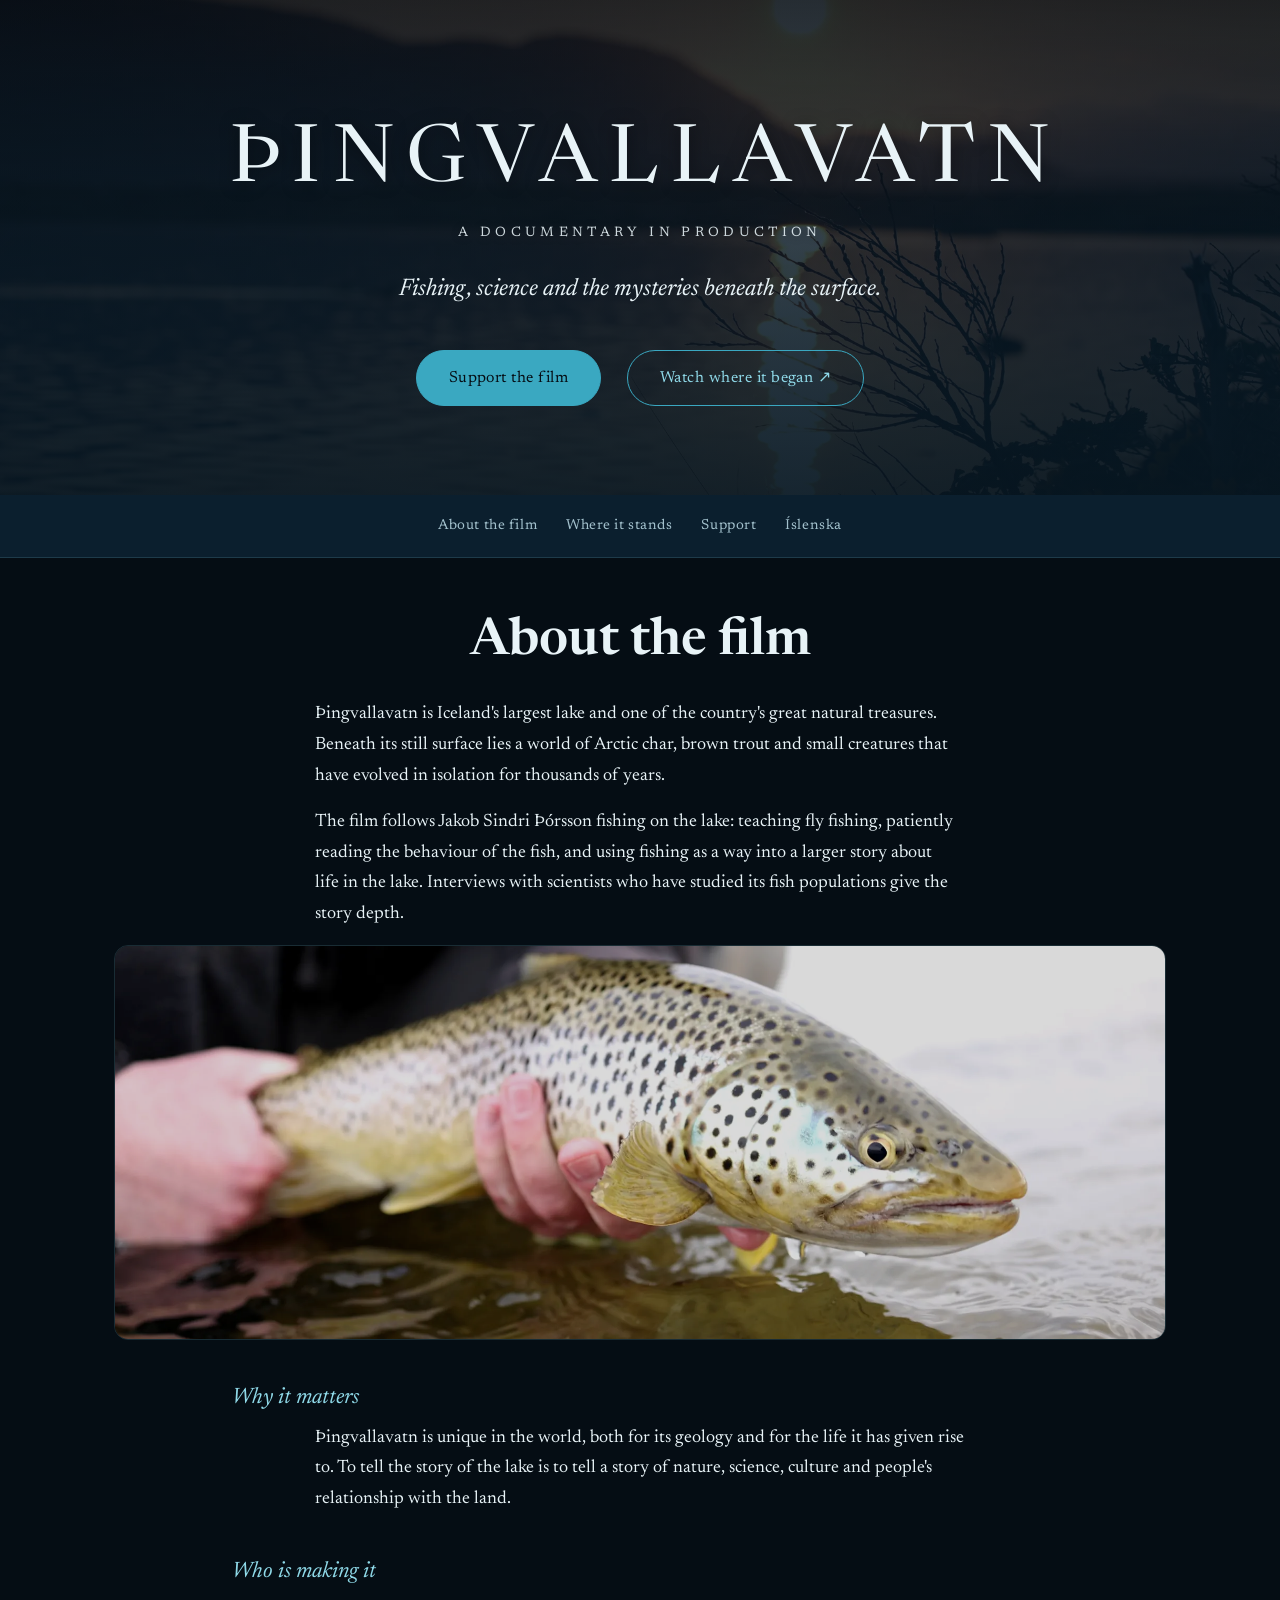
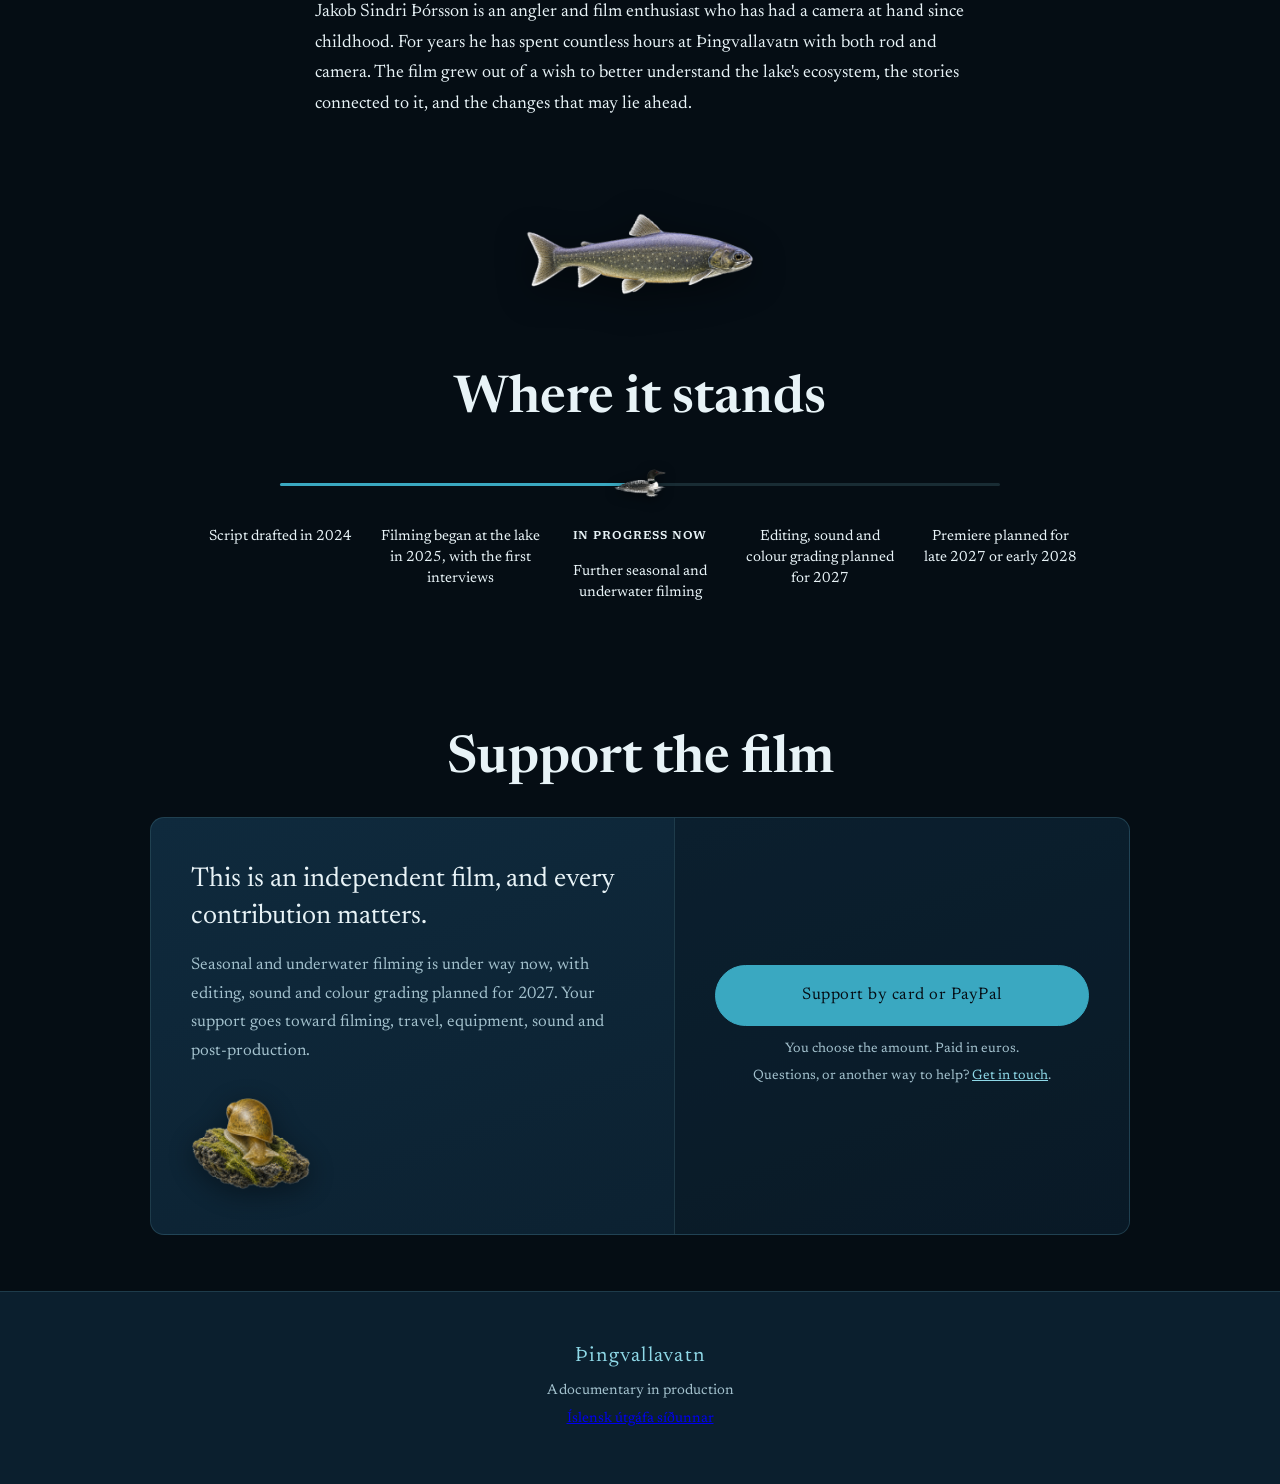
==== site/en/index.html @ c6ec1d27 "Ensk síða fyrir erlenda gesti og styrktaraðila (/en/) - Ný síða site/en/: um myndina, hver gerir han" ====
<!DOCTYPE html>
<html lang="en">
<head>
  <meta charset="UTF-8">
  <meta name="viewport" content="width=device-width, initial-scale=1.0">
  <meta name="referrer" content="strict-origin-when-cross-origin">
  <title>Þingvallavatn: a documentary in production</title>
  <meta name="description" content="An independent documentary about Þingvallavatn, Iceland's largest lake: fishing, science and the life beneath the surface. Support the film by card or PayPal.">

  <meta property="og:site_name" content="Þingvallavatn">
  <meta property="og:title" content="Þingvallavatn: a documentary in production">
  <meta property="og:description" content="Fishing, science and the mysteries beneath the surface of Iceland's largest lake.">
  <meta property="og:image" content="https://jakobsindri-lang.github.io/thingvallavatn-documentary/assets/images/web/og-forsida.jpg">
  <meta property="og:image:type" content="image/jpeg">
  <meta property="og:image:width" content="1200">
  <meta property="og:image:height" content="630">
  <meta property="og:url" content="https://jakobsindri-lang.github.io/thingvallavatn-documentary/en/">
  <meta property="og:type" content="website">
  <meta property="og:locale" content="en_GB">

  <meta name="twitter:card" content="summary_large_image">
  <meta name="twitter:title" content="Þingvallavatn: a documentary in production">
  <meta name="twitter:description" content="Fishing, science and the mysteries beneath the surface of Iceland's largest lake.">
  <meta name="twitter:image" content="https://jakobsindri-lang.github.io/thingvallavatn-documentary/assets/images/web/og-forsida.jpg">

  <link rel="alternate" hreflang="is" href="https://jakobsindri-lang.github.io/thingvallavatn-documentary/">
  <link rel="alternate" hreflang="en" href="https://jakobsindri-lang.github.io/thingvallavatn-documentary/en/">
  <link rel="icon" type="image/svg+xml" href="../assets/favicon.svg">
  <link rel="alternate icon" href="../assets/favicon.ico">
  <link rel="preconnect" href="https://fonts.googleapis.com">
  <link rel="preconnect" href="https://fonts.gstatic.com" crossorigin>
  <link rel="stylesheet" href="https://fonts.googleapis.com/css2?family=Newsreader:ital,opsz,wght@0,6..72,400;0,6..72,600;0,6..72,700;1,6..72,400&display=swap">
  <link rel="stylesheet" href="../style.css">
</head>
<body>
  <a class="skip-link" href="#about">Skip to content</a>

  <!-- A short English page for visitors from abroad: what the film is, where it stands, and how to support it.
       The Icelandic site is the full version; this page links back to it. -->
  <header class="hero hero-compact" id="hero">
    <div class="hero-content">
      <h1>Þingvallavatn</h1>
      <p class="hero-billing">A documentary in production</p>
      <p class="subtitle">Fishing, science and the mysteries beneath the surface.</p>
      <div class="hero-buttons">
        <a href="#support" class="button button-primary">Support the film</a>
        <a href="https://youtu.be/FMWEWH7FksA" class="button button-secondary" target="_blank" rel="noopener">Watch where it began ↗</a>
      </div>
    </div>
  </header>

  <nav class="site-nav">
    <a href="#about">About the film</a>
    <a href="#status">Where it stands</a>
    <a href="#support">Support</a>
    <a href="../" lang="is" hreflang="is" class="nav-crosslink">Íslenska</a>
  </nav>

  <main>
    <section class="section" id="about">
      <h2>About the film</h2>
      <p>
        Þingvallavatn is Iceland's largest lake and one of the country's great natural treasures.
        Beneath its still surface lies a world of Arctic char, brown trout and small creatures that
        have evolved in isolation for thousands of years.
      </p>
      <p>
        The film follows Jakob Sindri Þórsson fishing on the lake: teaching fly fishing, patiently
        reading the behaviour of the fish, and using fishing as a way into a larger story about life
        in the lake. Interviews with scientists who have studied its fish populations give the story depth.
      </p>

      <div class="section-banner">
        <picture>
          <source srcset="../assets/images/web/um-myndina-banner.webp" type="image/webp">
          <img src="../assets/images/web/um-myndina-banner.png" alt="Brown trout from Þingvallavatn" loading="lazy">
        </picture>
      </div>

      <h3 class="origin-heading">Why it matters</h3>
      <p class="origin-text">
        Þingvallavatn is unique in the world, both for its geology and for the life it has given rise to.
        To tell the story of the lake is to tell a story of nature, science, culture and people's
        relationship with the land.
      </p>

      <h3 class="origin-heading">Who is making it</h3>
      <p class="origin-text">
        Jakob Sindri Þórsson is an angler and film enthusiast who has had a camera at hand since childhood.
        For years he has spent countless hours at Þingvallavatn with both rod and camera. The film grew out
        of a wish to better understand the lake's ecosystem, the stories connected to it, and the changes
        that may lie ahead.
      </p>
    </section>

    <div class="section-divider" aria-hidden="true">
      <img src="../assets/illustrations/murta.png" alt="" width="540" height="198" loading="lazy">
    </div>

    <section class="section" id="status">
      <h2>Where it stands</h2>
      <ol class="progress-timeline">
        <li class="progress-step is-done">
          <p class="progress-status sr-only">Done:</p>
          <p class="progress-label">Script drafted in 2024</p>
        </li>
        <li class="progress-step is-done">
          <p class="progress-status sr-only">Done:</p>
          <p class="progress-label">Filming began at the lake in 2025, with the first interviews</p>
        </li>
        <li class="progress-step is-current">
          <img class="progress-current-icon" src="../assets/illustrations/himbrimi.png" alt="" aria-hidden="true" width="530" height="284" loading="lazy">
          <p class="progress-status">In progress now</p>
          <p class="progress-label">Further seasonal and underwater filming</p>
        </li>
        <li class="progress-step is-upcoming">
          <p class="progress-status sr-only">Coming up:</p>
          <p class="progress-label">Editing, sound and colour grading planned for 2027</p>
        </li>
        <li class="progress-step is-upcoming">
          <p class="progress-status sr-only">Coming up:</p>
          <p class="progress-label">Premiere planned for late 2027 or early 2028</p>
        </li>
      </ol>
    </section>

    <section class="section support-section" id="support">
      <h2>Support the film</h2>
      <div class="fund-panel">
        <div class="fund-why">
          <p class="fund-lead">This is an independent film, and every contribution matters.</p>
          <p class="fund-text">
            Seasonal and underwater filming is under way now, with editing, sound and colour grading
            planned for 2027. Your support goes toward filming, travel, equipment, sound and post-production.
          </p>
          <img class="fund-art" src="../assets/illustrations/vatnabobbi.png" alt="" width="520" height="400" aria-hidden="true" loading="lazy">
        </div>
        <div class="fund-how">
          <a href="https://www.paypal.com/ncp/payment/L2NRBYQLM6DH4" class="button button-primary fund-button" target="_blank" rel="noopener">
            Support by card or PayPal
          </a>
          <p class="fund-note">You choose the amount. Paid in euros.</p>
          <p class="fund-note">
            Questions, or another way to help?
            <a href="mailto:jakobsindri@gmail.com?subject=The%20%C3%9Eingvallavatn%20documentary">Get in touch</a>.
          </p>
        </div>
      </div>
    </section>
  </main>

  <footer class="site-footer">
    <div class="footer-frame">
      <div class="footer-content">
        <p class="footer-title">Þingvallavatn</p>
        <p>A documentary in production</p>
        <p><a href="../" lang="is" hreflang="is">Íslensk útgáfa síðunnar</a></p>
      </div>
    </div>
  </footer>
</body>
</html>
---- site/style.css ----
:root {
  --color-bg: #050d14;
  --color-bg-alt: #0b1f2e;
  --color-bg-card: #0f2a3d;
  --color-accent: #3aa8c1;
  --color-accent-light: #8fd9e8;
  --color-accent-soft: rgba(58, 168, 193, 0.15);
  --color-text: #e8f3f7;
  --color-text-muted: #a3c1cd;
  --color-warning: #d9665a;
  --color-warning-soft: rgba(217, 102, 90, 0.15);
  --max-width: 1100px;
  --radius: 14px;
  --border-soft: rgba(143, 217, 232, 0.15);
}

* {
  margin: 0;
  padding: 0;
  box-sizing: border-box;
}

html {
  scroll-behavior: smooth;
  -webkit-text-size-adjust: 100%;
  text-size-adjust: 100%;
}

body {
  font-family: 'Newsreader', Georgia, "Times New Roman", serif;
  font-optical-sizing: auto;
  background-color: var(--color-bg);
  color: var(--color-text);
  line-height: 1.65;
}

/* Fyrirsagnir brotna jafnt; meginmál forðast stök orð í síðustu línu */
h1, h2, h3 {
  text-wrap: balance;
}

p {
  text-wrap: pretty;
}

/* Tenglar á hluta (valmynd, „Fara beint í efni“) lenda fyrir neðan föstu valmyndina, ekki undir henni */
.section,
.video-embed {
  scroll-margin-top: 72px;
}

/* `hidden` á alltaf að fela, líka þegar klasi setur display: flex (t.d. dagahnappar veiðispár) */
[hidden] {
  display: none !important;
}

/* Hoppa yfir valmyndina með lyklaborði: falinn þar til hann fær fókus */
.skip-link {
  position: absolute;
  left: 1rem;
  top: 0;
  z-index: 100;
  padding: 0.7rem 1.1rem;
  background: var(--color-accent);
  color: var(--color-bg);
  border-radius: 0 0 8px 8px;
  text-decoration: none;
  transform: translateY(-110%);
  transition: transform 0.2s ease;
}

.skip-link:focus {
  transform: translateY(0);
  outline: 2px solid var(--color-text);
  outline-offset: 2px;
}

/* Hnappar erfa ekki letur sjálfkrafa — án þessa birtast þeir í kerfisletri */
button {
  font-family: inherit;
}

/* Hero */
.hero {
  position: relative;
  min-height: 100vh;
  display: flex;
  align-items: center;
  justify-content: center;
  text-align: center;
  background:
    linear-gradient(180deg, rgba(3, 9, 15, 0.8) 0%, rgba(10, 35, 52, 0.6) 45%, rgba(18, 58, 82, 0.7) 100%),
    url("assets/images/web/hero-sunset.webp");
  background-size: cover;
  background-position: center;
  background-repeat: no-repeat;
  overflow: hidden;
  padding: 6rem 1.5rem 4rem;
}
.hero-compact {
  min-height: 55vh;
}

/* Í síma á spáin að sjást sem fyrst: lægri hero á veiðisíðunni */
@media (max-width: 600px) {
  .hero.hero-compact {
    min-height: 34vh;
  }
}

.hero::after {
  content: "";
  position: absolute;
  inset: 0;
  background: linear-gradient(to bottom, rgba(4, 15, 24, 0.32) 0%, rgba(4, 15, 24, 0.78) 100%);
  z-index: 1;
  pointer-events: none;
}

.hero-video {
  position: absolute;
  inset: 0;
  width: 100%;
  height: 100%;
  object-fit: cover;
  object-position: center;
  z-index: 0;
}

@media (max-width: 480px) {
  .hero-video {
    object-position: 60% center;
  }
}

.hero-content {
  position: relative;
  z-index: 2;
  max-width: 900px;
  min-width: 0;
  margin: 0 auto;
}

/* Titill eins og á upphafsskilti kvikmyndar: hástafir, vítt bil, ljós texti, enginn ljómi.
   Skuggi með hliðrun heldur titlinum læsilegum yfir myndbandinu. */
/* Stærðin er valin svo ÞINGVALLAVATN (13 stafir með víðu bili, um 10,4em) komist í eina línu
   innan 900px reitsins á öllum breiddum. Aldrei brjóta orð í miðju: það gaf „ÞINGVALLAVAT / N“. */
.hero-content h1 {
  font-size: clamp(1.9rem, 6.2vw, 5rem);
  line-height: 1.05;
  text-transform: uppercase;
  letter-spacing: 0.16em;
  margin-right: -0.16em; /* vega upp bilið eftir síðasta staf svo titillinn sé sjónrænt miðjaður */
  font-weight: 400;
  color: var(--color-text);
  text-shadow: 0 2px 18px rgba(0, 0, 0, 0.45);
}

/* „Heimildamynd í þróun“ undir titlinum, eins og lína á kvikmyndaplakati */
.hero-billing {
  margin-top: 1.1rem;
  font-size: 0.85rem;
  text-transform: uppercase;
  letter-spacing: 0.32em;
  color: var(--color-text);
  opacity: 0.88;
  text-shadow: 0 1px 10px rgba(0, 0, 0, 0.5);
}

.hero-content .subtitle {
  margin-top: 1.6rem;
  font-size: clamp(1.1rem, 3vw, 1.5rem);
  color: var(--color-text);
  font-style: italic;
}

.hero-description {
  margin-top: 1.5rem;
  color: var(--color-text-muted);
  font-size: 1rem;
  max-width: 60ch;
  margin-left: auto;
  margin-right: auto;
}

.hero-buttons {
  margin-top: 2.5rem;
  display: flex;
  flex-wrap: wrap;
  align-items: center;
  justify-content: center;
  gap: 1rem 1.6rem;
}

.hero-lang {
  margin-top: 1.5rem;
}

/* Buttons */
.button {
  display: inline-block;
  padding: 0.85rem 2rem;
  border-radius: 999px;
  text-decoration: none;
  font-size: 1rem;
  letter-spacing: 0.03em;
  transition: background-color 0.3s ease, color 0.3s ease, border-color 0.3s ease;
  border: 1px solid transparent;
  cursor: pointer;
  font-family: inherit;
}

.button:focus-visible {
  outline: 2px solid var(--color-accent);
  outline-offset: 3px;
}

.button-primary {
  background-color: var(--color-accent);
  color: var(--color-bg);
  border-color: var(--color-accent);
}

.button-primary:hover {
  background-color: var(--color-accent-light);
  border-color: var(--color-accent-light);
}

/* Þriðja stigs hlekkur: minna áberandi en .button-secondary, t.d. "Fyrir veiðimenn" í hero */
.hero-link {
  display: inline-flex;
  align-items: center;
  gap: 0.3rem;
  color: var(--color-text);
  text-decoration: underline;
  text-underline-offset: 3px;
  text-decoration-color: var(--border-soft);
  font-size: 0.95rem;
  letter-spacing: 0.02em;
  transition: color 0.2s ease, text-decoration-color 0.2s ease;
}

.hero-link:hover {
  color: var(--color-accent-light);
  text-decoration-color: var(--color-accent-light);
}

.hero-link:focus-visible {
  outline: 2px solid var(--color-accent);
  outline-offset: 3px;
  border-radius: 2px;
}

.button-secondary {
  background-color: transparent;
  color: var(--color-accent-light);
  border-color: var(--color-accent);
}

.button-secondary:hover {
  background-color: var(--color-accent-soft);
  border-color: var(--color-accent-light);
}

/* Navigation */
.site-nav {
  display: flex;
  flex-wrap: wrap;
  justify-content: center;
  gap: 1.8rem;
  padding: 1.2rem 1rem;
  background-color: var(--color-bg-alt);
  position: sticky;
  top: 0;
  z-index: 10;
  border-bottom: 1px solid var(--border-soft);
}

.site-nav a {
  color: var(--color-text-muted);
  text-decoration: none;
  font-size: 0.9rem;
  letter-spacing: 0.04em;
  transition: color 0.3s ease;
}

.site-nav a:hover {
  color: var(--color-accent-light);
}
.site-nav a:focus-visible {
  color: var(--color-accent-light);
  outline: 2px solid var(--color-accent);
  outline-offset: 3px;
}

.nav-crosslink {
  display: inline-flex;
  align-items: center;
  gap: 0.4rem;
}

.nav-social {
  position: absolute;
  right: 1.5rem;
  top: 50%;
  transform: translateY(-50%);
  display: flex;
  align-items: center;
  gap: 0.75rem;
}

.nav-social-link {
  position: relative;
  display: flex;
  align-items: center;
  color: var(--color-text-muted);
  transition: color 0.2s;
  border-radius: 3px;
}

/* Táknin eru 20px en snertisvæðið um 40px, án þess að breyta útlitinu */
.nav-social-link::after {
  content: "";
  position: absolute;
  inset: -10px;
}
.nav-social-link:hover {
  color: var(--color-accent-light);
}
.nav-social-link:focus-visible {
  color: var(--color-accent-light);
  outline: 2px solid var(--color-accent);
  outline-offset: 3px;
}

/* Sections */
.section {
  max-width: var(--max-width);
  margin: 0 auto;
  padding: 3.5rem 1.5rem;
}

/* Hver hluti opnar á stórri, miðjaðri fyrirsögn í ljósum texta. Síðan er hugsuð á einum miðás,
   svo myndasafn og kort í fullri breidd raska ekki línum. Blágræni liturinn er geymdur fyrir
   tengla, hnappa og millifyrirsagnir. */
.section h2 {
  font-size: clamp(2rem, 5vw, 3.25rem);
  line-height: 1.1;
  color: var(--color-text);
  margin-bottom: 1.75rem;
  font-weight: 600;
  letter-spacing: 0;
  text-align: center;
}

/* Fyrirsagnir inni í spjöldum haldast miðjaðar eins og efnið í kring */
.support-card h2 {
  text-align: center;
}

.section p {
  margin-bottom: 1rem;
  color: var(--color-text);
  max-width: 70ch;
  margin-left: auto;
  margin-right: auto;
}

/* Lesmál: stærra letur í miðjuðum dálki (um 65 stafir á línu), vinstrijafnað innan hans svo
   lengri texti lesist vel. Stuttir inngangar eru miðjaðir eins og fyrirsögnin. */
.section > p:not([class]),
.section > .origin-text,
.section > .section-intro {
  font-size: 1.125rem;
  line-height: 1.7;
  max-width: 65ch;
  margin-left: auto;
  margin-right: auto;
  text-align: left;
}

.section > .section-intro {
  text-align: center;
}

/* Fyrsta málsgrein um myndina er inngangur, eins og opnunarorð í mynd: stærri og víðari */
#um-myndina > h2 + p {
  font-size: clamp(1.25rem, 2.2vw, 1.5rem);
  line-height: 1.55;
  max-width: 34em;
  margin-bottom: 2.5rem;
  text-align: center;
}

.section-intro {
  text-align: center;
  color: var(--color-text-muted);
  max-width: 60ch;
  margin: 0 auto 2.5rem;
}

.section > .section-intro {
  margin-bottom: 2.5rem;
}

/* Staða verkefnisins: framvindulína */
.progress-timeline {
  list-style: none;
  display: grid;
  grid-template-columns: repeat(5, 1fr);
  position: relative;
  max-width: 900px;
  margin: 2.5rem auto 0;
  padding: 0.9rem 0 0;
}

.progress-timeline::before,
.progress-timeline::after {
  content: "";
  position: absolute;
  top: 0.9rem;
  height: 3px;
  border-radius: 999px;
}

.progress-timeline::before {
  left: 10%;
  right: 10%;
  background: var(--border-soft);
}

.progress-timeline::after {
  left: 10%;
  width: 40%;
  background: var(--color-accent);
}

.progress-step {
  position: relative;
  display: flex;
  flex-direction: column;
  align-items: center;
  text-align: center;
  padding: 2.75rem 0.6rem 0;
}

/* Himbrimi kemur í staðinn fyrir punkt á "í vinnslu"-skrefinu — hin skrefin
   fá engan punkt, bara línuna sjálfa og textann. Staðsett með position:absolute
   svo nærvera/fjarvera myndarinnar hnikar ekki til textanum í hinum skrefunum. */
.progress-current-icon {
  position: absolute;
  top: 0;
  left: 50%;
  transform: translate(-50%, -50%);
  width: 52px;
  height: auto;
  filter: drop-shadow(0 3px 6px rgba(0, 0, 0, 0.55));
  z-index: 1;
}

.progress-status {
  font-size: 0.72rem;
  text-transform: uppercase;
  letter-spacing: 0.08em;
  font-weight: 600;
  color: var(--color-accent-light);
  margin: 0 0 0.4rem;
  max-width: none;
}

.progress-label {
  font-size: 0.92rem;
  color: var(--color-text-muted);
  line-height: 1.4;
  margin: 0;
  max-width: none;
}

.progress-step.is-done .progress-label,
.progress-step.is-current .progress-label {
  color: var(--color-text);
}

@media (max-width: 700px) {
  .progress-timeline {
    grid-template-columns: 1fr;
    gap: 1.6rem;
    max-width: 340px;
    padding: 0 0.5rem 0 3.25rem;
  }

  .progress-timeline::before,
  .progress-timeline::after {
    top: 0;
    left: 1.25rem;
    width: 3px;
    height: auto;
  }

  .progress-timeline::before {
    bottom: 0;
    right: auto;
  }

  .progress-timeline::after {
    height: 50%;
    width: 3px;
  }

  .progress-step {
    display: block;
    text-align: left;
    padding: 0;
  }

  .progress-current-icon {
    top: 50%;
    left: -2rem;
  }
}

/* Um höfundinn */
.author-layout {
  display: grid;
  grid-template-columns: 1.15fr 1fr;
  gap: 2.5rem;
  align-items: start; /* textinn byrjar strax undir fyrirsögninni (lóðrétt miðjun skildi eftir stórt autt bil) */
}

.author-text p {
  margin-left: 0;
  margin-right: 0;
  max-width: none;
}

.author-photos {
  display: grid;
  gap: 0.9rem;
  margin: 0;
}

.author-photo {
  display: block;
  width: 100%;
  height: auto;
  object-fit: cover;
  border-radius: var(--radius);
  border: 1px solid var(--border-soft);
}

.author-photo-main {
  aspect-ratio: 6 / 5;
  object-position: 48% 38%;
}

.author-photo-pair {
  display: grid;
  grid-template-columns: 1fr 1fr;
  gap: 0.9rem;
}

.author-photo-pair .author-photo {
  aspect-ratio: 4 / 3;
}

.author-photo-pair .author-photo:nth-child(1) {
  object-position: 50% 42%;
}

.author-photo-pair .author-photo:nth-child(2) {
  object-position: 40% 60%;
}

@media (max-width: 860px) {
  .author-layout {
    grid-template-columns: 1fr;
  }
}

/* Interactive map */
.map-section {
  max-width: 1280px;
}

.map-layout {
  display: grid;
  grid-template-columns: minmax(0, 1.45fr) minmax(280px, 0.55fr);
  gap: 1.5rem;
  align-items: stretch;
}

.map-frame,
.map-info {
  border: 1px solid var(--border-soft);
  border-radius: var(--radius);
  background-color: var(--color-bg-card);
}

.map-frame {
  overflow: hidden;
  min-height: 420px;
}

.interactive-map-svg {
  width: 100%;
  height: 100%;
  min-height: 420px;
  display: flex;
  align-items: center;
  justify-content: center;
  background:
    linear-gradient(180deg, rgba(143, 217, 232, 0.08), transparent 35%),
    var(--color-bg-alt);
}

.interactive-map-svg svg {
  width: 100%;
  height: 100%;
  min-height: 420px;
  display: block;
  overflow: hidden;
}

.interactive-map-svg .ornefni {
  display: none;
}

.interactive-map-svg .ornefni-halo {
  display: none;
}

.interactive-map-svg .map-point {
  cursor: pointer;
  fill: rgba(232, 243, 247, 0.88);
  stroke: #16313c;
  stroke-width: 1.5;
  outline: none;
  transition: fill 0.2s ease, stroke 0.2s ease, filter 0.2s ease, r 0.2s ease;
}


/* Ósýnilegt snertisvæði undir hverjum punkti; sveima yfir því lýsir punktinn upp */
.interactive-map-svg .map-hit {
  fill: transparent;
  stroke: none;
  cursor: pointer;
  pointer-events: all;
}

.interactive-map-svg .map-hit:hover + .map-point,
.interactive-map-svg .map-point:hover,
.interactive-map-svg .map-point:focus {
  fill: #ffffff;
  stroke: var(--color-accent);
  r: 5;
  filter: drop-shadow(0 0 5px rgba(143, 217, 232, 0.9));
}

.interactive-map-svg .map-point.is-active {
  fill: var(--color-accent);
  stroke: #ffffff;
  r: 6;
  filter: drop-shadow(0 0 7px rgba(143, 217, 232, 0.95));
}

.map-status {
  color: var(--color-text-muted);
  text-align: center;
  margin: 0;
}

.map-info {
  padding: 1.5rem;
  display: flex;
  flex-direction: column;
  min-height: 420px;
}

.map-kicker {
  color: var(--color-text-muted);
  font-size: 0.8rem;
  letter-spacing: 0.08em;
  margin: 0 0 0.35rem;
  text-transform: uppercase;
  max-width: none;
}

.map-info h3 {
  color: var(--color-accent-light);
  font-size: 1.55rem;
  font-weight: 400;
  margin-bottom: 0.75rem;
}

.map-info p {
  color: var(--color-text);
  font-size: 0.95rem;
  max-width: none;
  margin: 0 0 1rem;
}

.map-info #map-description a {
  color: var(--color-accent-light);
  text-decoration: none;
}

.map-info #map-description a:hover {
  text-decoration: underline;
}

.map-info #map-description ul {
  padding-left: 1.2rem;
  margin: 0 0 1rem;
}

.map-info #map-description li {
  margin-bottom: 0.4rem;
}

.map-info #map-description li:last-child {
  margin-bottom: 0;
}

.map-inline-link {
  background: none;
  border: none;
  padding: 0;
  font: inherit;
  color: var(--color-accent-light);
  text-decoration: underline;
  text-decoration-color: var(--border-soft);
  cursor: pointer;
}

.map-inline-link:hover {
  text-decoration-color: var(--color-accent-light);
}

.map-topics-row {
  display: flex;
  flex-wrap: wrap;
  gap: 0.5rem;
  margin-bottom: 1.25rem;
  padding-bottom: 1.25rem;
  border-bottom: 1px solid var(--border-soft);
}

.map-meta[hidden] {
  display: none;
}

.map-meta {
  display: grid;
  gap: 0.8rem;
  margin: 0.5rem 0 1.25rem;
}

.map-meta div {
  padding-top: 0.8rem;
  border-top: 1px solid var(--border-soft);
}

.map-meta dt {
  color: var(--color-text-muted);
  font-size: 0.78rem;
  letter-spacing: 0.07em;
  text-transform: uppercase;
}

.map-meta dd {
  color: var(--color-text);
  font-size: 0.95rem;
  margin-top: 0.2rem;
}

.map-place-list {
  display: flex;
  flex-direction: column;
  gap: 0.6rem;
  margin-top: auto;
}

.map-place-groups-row {
  display: flex;
  flex-wrap: wrap;
  gap: 0.5rem;
}

.map-place-children-row {
  display: flex;
  flex-wrap: wrap;
  align-items: center;
  gap: 0.4rem;
  margin-top: 0.6rem;
  padding: 0.6rem 0 0 1rem;
  border-top: 1px solid var(--border-soft);
  border-left: 2px solid var(--border-soft);
}

.map-place-children-row[hidden] {
  display: none;
}

.map-children-label {
  font-size: 0.72rem;
  color: var(--color-text-muted);
  opacity: 0.75;
  margin-right: 0.15rem;
}

.map-place-button {
  padding: 0.42rem 0.7rem;
  border-radius: 999px;
  border: 1px solid var(--border-soft);
  background-color: var(--color-bg-alt);
  color: var(--color-text-muted);
  font-family: inherit;
  font-size: 0.82rem;
  font-weight: 500;
  cursor: pointer;
  transition: background-color 0.2s ease, border-color 0.2s ease, color 0.2s ease;
}

.map-place-button:hover,
.map-place-button.is-active {
  background-color: var(--color-accent-soft);
  border-color: var(--color-accent);
  color: var(--color-accent-light);
}

.map-place-group-toggle[aria-expanded="true"] {
  background-color: var(--color-accent-soft);
  border-color: var(--color-accent);
  color: var(--color-accent-light);
}

.map-group-chevron {
  display: inline-block;
  transition: transform 0.18s ease;
}

.map-place-group-toggle[aria-expanded="true"] .map-group-chevron {
  transform: rotate(90deg);
}

.map-place-child {
  background-color: transparent;
  border-style: dashed;
  font-weight: 400;
  font-size: 0.76rem;
  padding: 0.3rem 0.6rem;
}

/* Pitch */
.pitch {
  background: linear-gradient(180deg, transparent, rgba(58, 168, 193, 0.06), transparent);
}

.pitch-text {
  font-size: clamp(1.1rem, 2.2vw, 1.4rem);
  text-align: center;
  max-width: 75ch;
  margin: 0 auto;
  color: var(--color-text);
  font-style: italic;
  line-height: 1.9;
}

/* Sneak peek */
.video-embed {
  max-width: 800px;
  margin: 0 auto 0.75rem;
  aspect-ratio: 16 / 9;
  border-radius: var(--radius);
  overflow: hidden;
  border: 1px solid var(--border-soft);
  background-color: var(--color-bg-alt);
}

.video-embed iframe {
  width: 100%;
  height: 100%;
  display: block;
  border: none;
}

.video-fallback {
  text-align: center;
  font-size: 0.9rem;
  margin: 0 auto;
}

.video-fallback a {
  color: var(--color-accent-light);
  text-decoration: none;
}

.video-fallback a:hover {
  text-decoration: underline;
}

.video-extra-intro {
  margin-top: 2rem;
}

.video-extra-grid {
  display: flex;
  flex-wrap: wrap;
  align-items: flex-start;
  justify-content: center;
  gap: 0.75rem;
  max-width: 800px;
  margin: 0 auto;
}

.video-extra-item {
  position: relative;
  display: block;
  width: min(45%, 220px);
  border-radius: var(--radius);
  overflow: hidden;
  border: 1px solid var(--border-soft);
  line-height: 0;
}

.video-extra-item img {
  width: 100%;
  height: auto;
  display: block;
  filter: saturate(0.9) brightness(0.92);
  transition: transform 0.3s ease, filter 0.3s ease;
}

.video-extra-item:hover img {
  transform: scale(1.05);
  filter: none;
}

.video-extra-item::after {
  content: "▶ Youtube";
  position: absolute;
  right: 0.5rem;
  bottom: 0.5rem;
  padding: 0.2rem 0.5rem;
  border-radius: 999px;
  background: rgba(5, 13, 20, 0.7);
  color: var(--color-accent-light);
  font-size: 0.75rem;
  letter-spacing: 0.02em;
}

/* Gallery (Stillur) */
.section.gallery {
  max-width: none;
}

.gallery-wrap {
  position: relative;
  overflow: hidden;
  margin-top: 2rem;
  outline: none;
}
.gallery-wrap:focus-visible {
  outline: 2px solid var(--color-accent);
  outline-offset: 4px;
  border-radius: var(--radius);
}

.gallery-scroll {
  display: flex;
  will-change: transform;
}

/* Fletti-hnappar á jöðrum myndasafnsins */
.gallery-nav {
  position: absolute;
  top: 50%;
  z-index: 2;
  width: 44px;
  height: 44px;
  display: grid;
  place-items: center;
  border-radius: 50%;
  border: 1px solid var(--border-soft);
  background: rgba(5, 13, 20, 0.72);
  color: var(--color-text);
  cursor: pointer;
  transform: translateY(-50%);
  transition: background-color 0.2s ease, border-color 0.2s ease;
}

.gallery-prev { left: 0.75rem; }
.gallery-next { right: 0.75rem; }

.gallery-nav:hover {
  background: rgba(5, 13, 20, 0.9);
  border-color: var(--color-accent);
}

.gallery-nav:focus-visible {
  outline: 2px solid var(--color-accent);
  outline-offset: 2px;
}

.gallery-item {
  flex: 0 0 100%;
  min-width: 0;
  padding: 0 0.5rem;
}

.gallery-item img {
  width: 100%;
  aspect-ratio: 3 / 2;
  object-fit: cover;
  display: block;
  border-radius: var(--radius);
  border: 1px solid var(--border-soft);
  filter: saturate(0.9) brightness(0.92);
  cursor: pointer;
  transition: filter 0.2s;
}
.gallery-item img:hover {
  filter: saturate(1) brightness(0.97);
}

.gallery-item img[src$="stillur-bleikja-3.jpg"] {
  object-position: right center;
}

.card-image img[src$="theme-veidiadferdir.webp"] {
  object-position: right center;
}

@media (min-width: 1000px) {
  .gallery-item {
    flex-basis: 50%;
  }
}

@media (min-width: 1800px) {
  .gallery-item {
    flex-basis: calc(100% / 3);
  }
}

.sr-only {
  position: absolute;
  width: 1px;
  height: 1px;
  padding: 0;
  margin: -1px;
  overflow: hidden;
  clip: rect(0, 0, 0, 0);
  white-space: nowrap;
  border: 0;
}

.gallery-progress {
  max-width: 220px;
  margin: 1rem auto 0;
  padding: 10px 0.5rem;
  cursor: pointer;
}

.gallery-progress-track {
  position: relative;
  height: 3px;
  border-radius: 999px;
  background: var(--border-soft);
  overflow: hidden;
  transition: height 0.15s ease;
}

.gallery-progress:hover .gallery-progress-track {
  height: 6px;
}

.gallery-progress-thumb {
  position: absolute;
  top: 0;
  left: 0;
  height: 100%;
  border-radius: 999px;
  background: var(--color-accent);
  transition: left 0.4s ease, width 0.4s ease;
}

/* Lightbox */
.lightbox {
  position: fixed;
  inset: 0;
  background: rgba(5, 14, 20, 0.96);
  z-index: 1000;
  display: flex;
  align-items: center;
  justify-content: center;
  padding: 3.5rem 3.5rem 1.5rem;
}
.lightbox[hidden] {
  display: none;
}

.lb-close {
  position: fixed;
  top: 0.8rem;
  right: 1rem;
  background: none;
  border: none;
  color: rgba(255,255,255,0.55);
  font-size: 1.3rem;
  cursor: pointer;
  padding: 0.4rem 0.6rem;
  line-height: 1;
  border-radius: 4px;
  transition: color 0.15s;
}
.lb-close:hover,
.lb-close:focus-visible {
  color: #fff;
  outline: none;
}

.lb-prev,
.lb-next {
  position: fixed;
  top: 50%;
  transform: translateY(-50%);
  background: rgba(0,0,0,0.25);
  border: 1px solid rgba(255,255,255,0.1);
  border-radius: 50%;
  color: rgba(255,255,255,0.7);
  font-size: 1.6rem;
  width: 2.8rem;
  height: 2.8rem;
  display: flex;
  align-items: center;
  justify-content: center;
  cursor: pointer;
  line-height: 1;
  transition: background 0.15s, color 0.15s;
}
.lb-prev { left: 0.5rem; }
.lb-next { right: 0.5rem; }
.lb-prev:hover,
.lb-next:hover,
.lb-prev:focus-visible,
.lb-next:focus-visible {
  background: rgba(255,255,255,0.1);
  color: #fff;
  outline: none;
}

.lb-inner {
  display: flex;
  flex-direction: column;
  align-items: center;
  max-width: min(90vw, 1200px);
}

.lb-img {
  max-width: 100%;
  max-height: calc(100vh - 7rem);
  object-fit: contain;
  border-radius: 4px;
  display: block;
}

.lb-caption {
  margin: 0.65rem 0 0;
  font-size: 0.83rem;
  color: rgba(255,255,255,0.55);
  text-align: center;
}

.lb-progress {
  width: 140px;
  max-width: 40vw;
  margin: 0.5rem auto 0;
  padding: 10px 0;
  cursor: pointer;
}

.lb-progress-track {
  position: relative;
  height: 3px;
  border-radius: 999px;
  background: rgba(255, 255, 255, 0.18);
  overflow: hidden;
  transition: height 0.15s ease;
}

.lb-progress:hover .lb-progress-track {
  height: 6px;
}

.lb-progress-thumb {
  position: absolute;
  top: 0;
  left: 0;
  height: 100%;
  border-radius: 999px;
  background: rgba(255, 255, 255, 0.6);
  transition: left 0.25s ease;
}

@media (max-width: 700px) {
  .lightbox {
    padding: 3rem 3rem 1rem;
  }
  .lb-prev { left: 0.2rem; }
  .lb-next { right: 0.2rem; }
  .lb-prev,
  .lb-next {
    width: 2.2rem;
    height: 2.2rem;
    font-size: 1.2rem;
  }
}

/* Weather */
.weather-tabs {
  display: flex;
  justify-content: center;
  gap: 0.75rem;
  margin-top: 2rem;
}

.weather-tab {
  padding: 0.6rem 1.4rem;
  border-radius: 999px;
  border: 1px solid var(--border-soft);
  background-color: transparent;
  color: var(--color-text-muted);
  font-family: inherit;
  font-size: 0.9rem;
  letter-spacing: 0.03em;
  cursor: pointer;
  transition: background-color 0.3s ease, color 0.3s ease, border-color 0.3s ease;
}

.weather-tab:hover {
  border-color: var(--color-accent);
}

.weather-tab.active {
  background-color: var(--color-accent-soft);
  border-color: var(--color-accent);
  color: var(--color-accent-light);
}

.weather-panel[hidden] {
  display: none;
}

.weather-grid {
  display: grid;
  grid-template-columns: repeat(auto-fit, minmax(100px, 1fr));
  gap: 0.75rem;
  margin-top: 1.5rem;
}

/* Í síma: fjórir dálkar (4 + 3) í stað þriggja, svo sjöundi dagurinn sitji ekki einn í neðstu röð */
@media (max-width: 600px) {
  .weather-grid {
    grid-template-columns: repeat(4, 1fr);
    gap: 0.5rem;
  }
  .weather-day {
    padding: 0.9rem 0.25rem;
  }
}

.weather-status {
  grid-column: 1 / -1;
  text-align: center;
  color: var(--color-text-muted);
  max-width: none;
}

.weather-status a {
  color: var(--color-accent-light);
}

.weather-day {
  display: flex;
  flex-direction: column;
  align-items: center;
  gap: 0.4rem;
  padding: 1.2rem 0.5rem;
  border-radius: var(--radius);
  background-color: var(--color-bg-card);
  border: 1px solid var(--border-soft);
  text-align: center;
}

.weather-date {
  font-size: 0.85rem;
  color: var(--color-accent-light);
  text-transform: capitalize;
}

/* Í síma brotnaði dagsetningin misjafnt (sumar í eina línu, aðrar í tvær): alltaf tvær línur, dagur yfir dagsetningu */
@media (max-width: 600px) {
  .weather-date {
    font-size: 0.78rem;
    line-height: 1.3;
    word-spacing: 100vw;
  }
}

.weather-icon {
  line-height: 0;
  color: var(--color-text);
}

.weather-icon svg {
  display: block;
  width: 2.5rem;
  height: 2.5rem;
}

.weather-temp {
  font-size: 1.2rem;
}

.weather-wind {
  font-size: 0.8rem;
  color: var(--color-text-muted);
}

.water-temp-widget {
  background: var(--color-bg-card);
  border: 1px solid var(--border-soft);
  border-radius: var(--radius);
  padding: 1.5rem 1.75rem;
  margin-top: 1.5rem;
}

.water-temp-current {
  text-align: center;
  margin-bottom: 1rem;
}

.water-temp-label {
  display: block;
  font-size: 0.75rem;
  text-transform: uppercase;
  letter-spacing: 0.12em;
  color: var(--color-text-muted);
  margin-bottom: 0.3rem;
}

.water-temp-value {
  font-size: 2.8rem;
  font-weight: 300;
  color: var(--color-accent-light);
  letter-spacing: -0.02em;
  line-height: 1;
}

.water-temp-time {
  font-size: 0.85rem;
  color: var(--color-text-muted);
}

.water-temp-chart-wrap {
  margin-top: 0.25rem;
  position: relative;
}

.wt-tooltip {
  position: absolute;
  background: rgba(8, 22, 32, 0.92);
  border: 1px solid rgba(143, 217, 232, 0.3);
  color: var(--color-accent-light);
  font-size: 0.8rem;
  padding: 0.28rem 0.65rem;
  border-radius: 6px;
  pointer-events: none;
  transform: translateX(-50%);
  white-space: nowrap;
  z-index: 5;
}

.water-temp-chart {
  width: 100%;
  height: auto;
  display: block;
}

.weather-source {
  text-align: center;
  font-size: 0.85rem;
  color: var(--color-text-muted);
  margin-top: 1rem;
}

.weather-source a {
  color: var(--color-accent-light);
  text-decoration: none;
}

.weather-source a:hover {
  text-decoration: underline;
}

.angler-card {
  margin-top: 1.5rem;
  text-align: center;
  padding: 2rem;
  border-radius: var(--radius);
  background-color: var(--color-bg-card);
  border: 1px solid var(--border-soft);
}

.angler-verdict {
  font-size: 1.3rem;
  color: var(--color-accent-light);
  margin-bottom: 0.75rem;
  max-width: none;
}

.angler-detail {
  color: var(--color-text);
  font-size: 0.95rem;
  max-width: none;
}

.angler-note {
  margin-top: 1rem;
  margin-bottom: 0;
  font-size: 0.8rem;
  color: var(--color-text-muted);
  max-width: none;
}

.conditions-table-wrap {
  margin-top: 2rem;
}

.conditions-note {
  font-size: 0.8rem;
  color: var(--color-text-muted);
  text-align: center;
  margin: 0 auto 1rem;
  max-width: 640px;
}

.conditions-table {
  width: 100%;
  border-collapse: collapse;
  background-color: var(--color-bg-card);
  border: 1px solid var(--border-soft);
  border-radius: var(--radius);
  overflow: hidden;
}

.conditions-table th,
.conditions-table td {
  padding: 0.75rem 1rem;
  border-bottom: 1px solid var(--border-soft);
  text-align: center;
}

.conditions-table th {
  color: var(--color-accent-light);
  font-weight: 600;
}

.conditions-table th:first-child,
.conditions-table td:first-child {
  text-align: left;
  color: var(--color-text);
}

.conditions-table tbody tr:last-child td {
  border-bottom: none;
}

.condition {
  display: inline-block;
  padding: 0.25rem 0.75rem;
  border-radius: 999px;
  font-size: 0.85rem;
  border: 1px solid var(--border-soft);
  color: var(--color-text-muted);
}

.condition-good {
  background-color: var(--color-accent-soft);
  border-color: var(--color-accent);
  color: var(--color-accent-light);
}

.condition-poor {
  background-color: var(--color-warning-soft);
  border-color: var(--color-warning);
  color: var(--color-warning);
}

.condition-closed {
  background-color: rgba(163, 193, 205, 0.12);
  border-color: rgba(163, 193, 205, 0.35);
  color: var(--color-text-muted);
}

.section-banner {
  position: relative;
  aspect-ratio: 16 / 6;
  overflow: hidden;
  border-radius: var(--radius);
  border: 1px solid var(--border-soft);
  margin-bottom: 2.5rem;
}

.section-banner img {
  width: 100%;
  height: 100%;
  object-fit: cover;
  display: block;
  filter: saturate(0.9) brightness(0.85);
}

/* Card grid (themes) */
.card-grid {
  display: grid;
  grid-template-columns: repeat(auto-fit, minmax(240px, 1fr));
  gap: 1.5rem;
}

.card {
  background-color: var(--color-bg-card);
  border: 1px solid var(--border-soft);
  border-radius: var(--radius);
  overflow: hidden;
  display: flex;
  flex-direction: column;
  transition: transform 0.3s ease, border-color 0.3s ease;
}

.card:hover {
  transform: translateY(-4px);
  border-color: var(--color-accent);
}

.card-image {
  aspect-ratio: 4 / 3;
  overflow: hidden;
  background-color: var(--color-bg-card);
}

.card-image img {
  width: 100%;
  height: 100%;
  object-fit: cover;
  display: block;
  filter: saturate(0.9) brightness(0.92);
  transition: transform 0.3s ease, filter 0.3s ease;
}

.card:hover .card-image img {
  transform: scale(1.05);
  filter: none;
}

.card-body {
  padding: 1.6rem;
}

.card h3 {
  color: var(--color-accent-light);
  margin-bottom: 0.6rem;
  font-weight: 400;
  font-size: 1.1rem;
}

.card p {
  color: var(--color-text-muted);
  font-size: 0.95rem;
  margin-bottom: 0;
  max-width: none;
}

/* Partners */
.partner-logos {
  display: flex;
  flex-wrap: wrap;
  justify-content: center;
  align-items: center;
  gap: 1rem;
}

/* Samstarfsaðilar: hljóðlát lína undir styrkjaspjaldinu, ekki annar kassi sem keppir við það */
.partners-band {
  text-align: center;
  margin: 3rem auto 0;
  padding: 0;
  background: none;
  border: none;
  border-radius: var(--radius);
}

.section .partners-eyebrow {
  font-size: 0.95rem;
  font-style: italic;
  color: var(--color-text-muted);
  margin-bottom: 1rem;
}

/* Millifyrirsögn í lesmáli: skáletur í stað smárra hástafa, svo hún lesist sem fyrirsögn en ekki merkimiði */
.origin-heading {
  margin-top: 2.75rem;
  margin-bottom: 0.6rem;
  font-size: 1.4rem;
  font-style: italic;
  font-weight: 400;
  line-height: 1.3;
  color: var(--color-accent-light);
  text-align: left;
  /* situr á vinstri brún lesmálsdálksins fyrir neðan (65ch af 18px Newsreader ≈ 51rem) */
  max-width: 51rem;
  margin-left: auto;
  margin-right: auto;
}
.origin-text {
  margin-bottom: 1.2rem;
}

/* Minni merkjareitir: merkin eru inneign, ekki aðalatriði hlutans */
.partner-logo {
  background-color: #ffffff;
  border-radius: 10px;
  padding: 0.6rem 0.8rem;
  display: flex;
  align-items: center;
  justify-content: center;
  width: 104px;
  height: 104px;
  overflow: hidden;
}

.partner-logo img {
  width: 100%;
  height: auto;
  display: block;
  transition: transform 0.3s ease;
}

.partner-logo:hover img {
  transform: scale(1.05);
}

.partner-logo:focus-visible {
  outline: 2px solid var(--color-accent);
  outline-offset: 3px;
}

.partner-person {
  flex-direction: column;
  gap: 0.6rem;
  background-color: var(--color-bg-card);
  color: var(--color-text-muted);
  text-decoration: none;
  transition: background-color 0.2s ease, color 0.2s ease;
}

.partner-person:hover {
  background-color: var(--color-bg-alt);
  color: var(--color-text);
}

.partner-person img {
  width: 56px;
  height: 56px;
  border-radius: 50%;
  object-fit: cover;
  transition: transform 0.3s ease;
}

.partner-person:hover img {
  transform: scale(1.05);
}

.partner-person {
  width: auto;
  height: 104px;
  padding: 0.6rem 1rem;
  gap: 0.35rem;
}

.partner-person span {
  font-size: 0.8rem;
}

#styrktaradilar .button {
  margin-top: 0.5rem;
}

/* Forecast cards */
/* ── Leyfi og reglur: þrír dálkar í einu spjaldi (staflast í síma) ── */
.rules-panel {
  display: grid;
  grid-template-columns: repeat(3, 1fr);
  max-width: 1052px;
  margin: 0 auto;
  border: 1px solid var(--border-soft);
  border-radius: var(--radius);
  background: linear-gradient(160deg, var(--color-bg-card), var(--color-bg-alt));
  overflow: hidden;
}

.rules-col {
  padding: 1.75rem 1.6rem;
  min-width: 0;
}

.rules-col + .rules-col {
  border-left: 1px solid var(--border-soft);
}

.section .rules-col h3 {
  margin: 0 0 0.75rem;
  font-size: 1.15rem;
  font-weight: 400;
  font-style: italic;
  color: var(--color-accent-light);
}

.section .rules-col h3.rules-sub {
  margin-top: 1.5rem;
}

.section .rules-col p {
  margin: 0 0 0.9rem;
  max-width: none;
  font-size: 0.98rem;
  line-height: 1.6;
}

.section .rules-col .rules-small {
  font-size: 0.88rem;
  color: var(--color-text-muted);
}

.rules-col a:not(.button) {
  color: var(--color-accent-light);
}

.rules-buy {
  display: inline-block;
  margin: 0.2rem 0 0.9rem;
  padding: 0.7rem 1.4rem;
}

.rules-links,
.rules-list {
  margin: 0;
  padding: 0;
  list-style: none;
}

.rules-links li {
  font-size: 0.88rem;
  padding: 0.2rem 0;
}

.rules-list li {
  position: relative;
  padding: 0.45rem 0 0.45rem 1rem;
  font-size: 0.98rem;
  line-height: 1.5;
  border-bottom: 1px solid var(--border-soft);
}

.rules-list li::before {
  content: "";
  position: absolute;
  left: 0;
  top: 1.05em;
  width: 5px;
  height: 5px;
  border-radius: 50%;
  background: var(--color-warning);
}

.rules-periods {
  margin: 0 0 0.9rem;
}

.rules-periods > div {
  padding: 0.55rem 0;
  border-bottom: 1px solid var(--border-soft);
}

.rules-periods > div:first-child {
  border-top: 1px solid var(--border-soft);
}

.rules-periods dt {
  font-size: 0.95rem;
  font-variant-numeric: tabular-nums;
  color: var(--color-text);
}

.rules-periods dd {
  margin: 0.15rem 0 0;
  font-size: 0.9rem;
  color: var(--color-text-muted);
}

@media (max-width: 860px) {
  .rules-panel {
    grid-template-columns: 1fr;
  }
  .rules-col + .rules-col {
    border-left: none;
    border-top: 1px solid var(--border-soft);
  }
}

/* Lokuð veiðispá: ein þétt lína. Útskýring og „Gögn sótt“ eiga ekki við. */
#veidispa.is-closed .vsp-explainer,
#veidispa.is-closed #vsp-fetched-note {
  display: none !important;
}

.section .forecast-closed-line {
  margin: 0;
  max-width: none;
  font-size: 1.05rem;
  color: var(--color-text);
}

.section .forecast-closed-sub {
  margin: 0.35rem 0 0;
  max-width: none;
  font-size: 0.88rem;
  color: var(--color-text-muted);
}

.now-date {
  font-style: normal;
}

/* ── Núna við vatnið: yfirlit efst á veiðisíðunni ── */
.now-strip {
  padding-bottom: 0;
}

.section > h2.now-title {
  text-align: center;
  font-size: 1rem;
  font-weight: 400;
  font-style: italic;
  line-height: 1.4;
  color: var(--color-text-muted);
  margin-bottom: 0.9rem;
}

.now-grid {
  display: grid;
  grid-template-columns: repeat(3, 1fr);
  gap: 1px;
  margin: 0;
  border: 1px solid var(--border-soft);
  border-radius: var(--radius);
  overflow: hidden;
  background: var(--border-soft); /* 1px bilin milli reita verða að línum */
}

/* Hver reitur er hnappur sem opnar ítarefni fyrir neðan */
.now-item {
  display: flex;
  flex-direction: column;
  align-items: center;
  background: var(--color-bg-card);
  padding: 1.1rem 1.25rem 1rem;
  min-width: 0;
  border: none;
  color: inherit;
  text-align: center;
  cursor: pointer;
  transition: background-color 0.2s ease;
}

.now-item:hover {
  background: #133349;
}

.now-item[aria-expanded="true"] {
  background: #16394f;
}

.now-item:focus-visible {
  outline: 2px solid var(--color-accent);
  outline-offset: -2px;
}

.now-label {
  font-size: 0.85rem;
  color: var(--color-accent-light);
}

.now-more {
  margin-top: 0.7rem;
  font-size: 0.8rem;
  color: var(--color-accent-light);
}

.now-chevron {
  display: inline-block;
  margin-left: 0.15rem;
  transition: transform 0.2s ease;
}

.now-item[aria-expanded="true"] .now-chevron {
  transform: rotate(90deg);
}

/* Ítarefnið: opnast beint undir reitunum, eitt í einu */
.now-details {
  margin-top: 0.75rem;
}

.now-detail {
  padding: 1.5rem 1.5rem 1.25rem;
  border: 1px solid var(--border-soft);
  border-radius: var(--radius);
  background: rgba(15, 42, 61, 0.45);
}

.section .now-detail h2 {
  font-size: 1.25rem;
  font-weight: 400;
  font-style: italic;
  color: var(--color-text);
  margin-bottom: 1rem;
}

/* Nýjasta gildið stendur nú þegar á reitnum; ítarefnið sýnir bara grafið */
.now-detail .water-temp-current {
  display: none;
}

/* Græjurnar höfðu sinn eigin ramma; inni í ítarefninu væri það kassi í kassa */
.now-detail .weather-grid {
  margin-top: 0;
}

.now-detail .water-temp-widget,
.now-detail .moon-widget {
  margin-top: 0;
  padding: 0;
  background: none;
  border: none;
}

.now-value {
  display: flex;
  align-items: center;
  gap: 0.4rem;
  margin-top: 0.35rem;
  font-size: clamp(1.6rem, 4vw, 2.2rem);
  line-height: 1.1;
  font-variant-numeric: tabular-nums;
  color: var(--color-text);
}

.now-icon {
  display: inline-flex;
  color: var(--color-text);
}

.now-icon svg {
  width: 1.1em;
  height: 1.1em;
}

.now-sub {
  margin-top: 0.3rem;
  font-size: 0.85rem;
  color: var(--color-text-muted);
}

@media (max-width: 600px) {
  .now-item {
    padding: 0.85rem 0.75rem 0.85rem;
  }
  .now-sub,
  .now-more {
    font-size: 0.75rem;
  }
  .now-detail {
    padding: 1.1rem 0.75rem 1rem;
  }
}

.forecast-closed {
  margin-top: 0.5rem;
  padding: 1.1rem 1.5rem;
  border-radius: var(--radius);
  background: var(--color-bg-card);
  border: 1px solid var(--border-soft);
  text-align: center;
}

.forecast-closed h3 {
  color: var(--color-accent-light);
  font-weight: 400;
  margin-bottom: 0.75rem;
}

.forecast-closed p {
  color: var(--color-text-muted);
  font-size: 0.95rem;
  max-width: none;
}

.forecast-closed p + p {
  margin-top: 0.75rem;
}

.forecast-closed a {
  color: var(--color-accent-light);
}

.forecast-closed .forecast-countdown {
  color: var(--color-text);
}

.forecast-loading {
  margin-top: 1.5rem;
  text-align: center;
}

.forecast-result {
  margin-top: 1.5rem;
}

.forecast-grid {
  display: grid;
  grid-template-columns: repeat(auto-fit, minmax(240px, 1fr));
  gap: 1rem;
}

.forecast-card {
  background: var(--color-bg-card);
  border: 1px solid var(--border-soft);
  border-radius: var(--radius);
  padding: 1.5rem;
  display: flex;
  flex-direction: column;
  gap: 0.6rem;
}

.forecast-card-fly {
  border-left: 3px solid var(--color-accent);
}

.forecast-card-header {
  display: flex;
  align-items: center;
  justify-content: space-between;
  gap: 0.75rem;
  flex-wrap: wrap;
}

.forecast-species {
  font-size: 0.85rem;
  text-transform: uppercase;
  letter-spacing: 0.08em;
  color: var(--color-text-muted);
}

.forecast-badge {
  display: inline-block;
  padding: 0.3rem 0.85rem;
  border-radius: 999px;
  font-size: 0.9rem;
  border: 1px solid var(--border-soft);
  color: var(--color-text-muted);
  white-space: nowrap;
}

.forecast-score-4 {
  background: var(--color-accent-soft);
  border-color: var(--color-accent-light);
  color: var(--color-accent-light);
  font-weight: 600;
}

.forecast-score-3 {
  background: var(--color-accent-soft);
  border-color: var(--color-accent);
  color: var(--color-accent-light);
}

.forecast-score-2 {
  background: rgba(143, 217, 232, 0.07);
  border-color: var(--border-soft);
  color: var(--color-text-muted);
}

.forecast-score-1 {
  background: rgba(217, 150, 90, 0.12);
  border-color: rgba(217, 150, 90, 0.4);
  color: #d9965a;
}

.forecast-score-0 {
  background: var(--color-warning-soft);
  border-color: var(--color-warning);
  color: var(--color-warning);
}

.forecast-explanation {
  font-size: 0.9rem;
  color: var(--color-text);
  line-height: 1.6;
  margin: 0;
  max-width: none;
}

.forecast-model-note {
  font-size: 0.8rem;
  color: var(--color-text-muted);
  margin: 0;
  max-width: none;
  font-style: italic;
}

/* Dagaveljari fyrir veiðispá */
.vsp-day-tabs {
  display: flex;
  justify-content: center;
  gap: 0.5rem;
  margin-top: 1.5rem;
}

.vsp-day-tab {
  font: inherit;
  font-size: 0.85rem;
  color: var(--color-text-muted);
  background: var(--color-bg-card);
  border: 1px solid var(--border-soft);
  border-radius: 999px;
  padding: 0.4rem 1.1rem;
  cursor: pointer;
  transition: background 0.2s, border-color 0.2s, color 0.2s;
}

.vsp-day-tab:hover {
  border-color: var(--color-accent);
  color: var(--color-text);
}

.vsp-day-tab.is-active {
  background: var(--color-accent-soft);
  border-color: var(--color-accent);
  color: var(--color-accent-light);
  font-weight: 600;
}

.vsp-day-tab:focus-visible {
  outline: 2px solid var(--color-accent);
  outline-offset: 2px;
}

.forecast-data-note {
  font-size: 0.8rem;
  color: var(--color-text-muted);
  text-align: center;
  margin-top: 1rem;
  margin-bottom: 0;
  max-width: none;
}

.vsp-explainer {
  margin-top: 1.5rem;
  text-align: center;
}

.vsp-explainer summary {
  cursor: pointer;
  color: var(--color-accent-light);
  font-size: 0.9rem;
  font-weight: 500;
}

.vsp-explainer p {
  margin-top: 0.75rem;
  text-align: left;
}

/* ── Veiðispá tafla ────────────────────────────────────────────────────── */

.vsp-wrap {
  overflow-x: auto;
  margin-top: 1.25rem;
}

.vsp-table {
  width: 100%;
  border-collapse: collapse;
}

.vsp-th-label {
  width: 7.5rem;
}

.vsp-th {
  text-align: center;
  padding: 0.5rem 0.5rem 0.75rem;
  border-bottom: 1px solid var(--border-soft);
  transition: background 0.2s;
}

.vsp-th.is-current {
  background: rgba(143, 217, 232, 0.08);
}

.vsp-col-name {
  display: block;
  font-size: 0.78rem;
  font-weight: 500;
  color: var(--color-text-muted);
}

.vsp-th.is-current .vsp-col-name {
  color: var(--color-accent-light);
}

.vsp-col-range {
  display: block;
  font-size: 0.67rem;
  color: var(--color-text-muted);
  opacity: 0.6;
}

.vsp-row {
  border-bottom: 1px solid var(--border-soft);
}

.vsp-row-last {
  border-bottom: none;
}

.vsp-row-label {
  font-size: 0.82rem;
  color: var(--color-text-muted);
  padding: 0.6rem 0.75rem 0.6rem 0;
  white-space: nowrap;
  vertical-align: middle;
}

.vsp-row-icon {
  display: block;
  width: 68px;
  height: auto;
}

.vsp-cell {
  text-align: center;
  padding: 0.5rem 0.4rem;
  vertical-align: middle;
  transition: background 0.2s;
}

.vsp-cell.is-current {
  background: rgba(143, 217, 232, 0.08);
}

/* Fish icons */
.fish {
  display: inline-block;
  font-size: 1.05rem;
  line-height: 1;
  margin: 0 0.05rem;
}

.fish.dull {
  filter: grayscale(1);
  opacity: 0.15;
}

.fish.bright.fish-red    { filter: sepia(1) saturate(8) hue-rotate(330deg); }
.fish.bright.fish-yellow { filter: sepia(1) saturate(5) hue-rotate(15deg); }
.fish.bright.fish-green  { filter: sepia(1) saturate(7) hue-rotate(80deg); }

/* Aðstæður */
.vsp-cell-cond {
  font-size: 0.8rem;
  font-weight: 500;
  padding: 0.3rem 0.1rem;
}

.cond-bad  { color: #e05c5c; }
.cond-ok   { color: #c9a030; }
.cond-good { color: var(--color-accent-light); }

/* Skýringar undir töflu */
.vsp-notes {
  margin-top: 1.25rem;
  padding-top: 1rem;
  border-top: 1px solid var(--border-soft);
  display: flex;
  flex-direction: column;
  gap: 0.3rem;
}

.vsp-note {
  font-size: 0.84rem;
  color: var(--color-text-muted);
  line-height: 1.5;
  margin: 0;
  max-width: none;
}

.vsp-note strong {
  color: var(--color-text);
  font-weight: 500;
}

@media (max-width: 560px) {
  .vsp-th-label  { width: 4rem; }
  .vsp-row-label { font-size: 0.7rem; padding-right: 0.3rem; }
  .vsp-row-icon  { width: 40px; }
  .fish          { font-size: 0.5rem; margin: 0 0.01rem; }
  .vsp-col-name  { font-size: 0.66rem; }
  .vsp-col-range { font-size: 0.56rem; }
  .vsp-cell-cond { font-size: 0.62rem; }
  .vsp-th, .vsp-cell { padding-left: 0.15rem; padding-right: 0.15rem; }
}

@media (max-width: 360px) {
  .vsp-th-label  { width: 3.2rem; }
  .vsp-row-icon  { width: 32px; }
  .fish          { font-size: 0.42rem; }
  .vsp-col-name  { font-size: 0.6rem; }
  .vsp-cell-cond { font-size: 0.56rem; }
}

/* Moon widget */
.moon-widget {
  display: flex;
  justify-content: center;
  margin: 1.5rem auto 0;
  padding: 2rem 1.5rem;
  background: var(--color-bg-card);
  border: 1px solid var(--border-soft);
  border-radius: var(--radius);
  max-width: 640px;
}

.moon-wheel-inner {
  position: relative;
  width: 513px;
  max-width: 100%;
}

.moon-wheel-svg svg {
  display: block;
  width: 100%;
  height: auto;
}

.moon-wheel-center {
  position: absolute;
  top: 50%;
  left: 50%;
  transform: translate(-50%, -50%);
  width: 163px;
  text-align: center;
}

.moon-today-dot {
  cursor: pointer;
}

.moon-tooltip {
  position: absolute;
  background: rgba(8, 22, 32, 0.92);
  border: 1px solid rgba(143, 217, 232, 0.3);
  color: var(--color-accent-light);
  font-size: 0.8rem;
  padding: 0.28rem 0.65rem;
  border-radius: 6px;
  pointer-events: none;
  transform: translate(-50%, calc(-100% - 10px));
  white-space: nowrap;
  z-index: 5;
}

.moon-phase-name {
  font-size: 1rem;
  font-weight: 400;
  color: var(--color-accent-light);
  letter-spacing: 0.02em;
  margin-bottom: 0.5rem;
}

.moon-wheel-stat {
  font-size: 0.76rem;
  color: var(--color-text-muted);
  margin-top: 0.25rem;
}

.moon-wheel-stat b {
  color: var(--color-text);
  font-weight: 500;
}

@media (max-width: 600px) {
  .moon-widget {
    padding: 1.5rem 1rem;
  }

  .moon-wheel-inner {
    width: 405px;
  }

  .moon-wheel-center {
    width: 138px;
  }
}

/* Á mjóum skjám er ekki pláss fyrir textann inni í hjólinu (hann skarast við tunglmyndirnar):
   textinn fer undir hjólið í staðinn */
@media (max-width: 440px) {
  .moon-wheel-center {
    position: static;
    transform: none;
    width: auto;
    margin-top: 1rem;
  }
}

.moon-photo-credit {
  font-size: 0.72rem;
  color: var(--color-text-muted);
  opacity: 0.55;
  text-align: center;
  margin: 0.5rem 0 0;
}

.moon-photo-credit a {
  color: inherit;
}

/* Footer */
.site-footer {
  position: relative;
  overflow: hidden;
  text-align: center;
  padding: 3rem 1.5rem;
  color: var(--color-text-muted);
  font-size: 0.9rem;
  border-top: 1px solid var(--border-soft);
  background-color: var(--color-bg-alt);
}

.footer-lake {
  position: absolute;
  top: 50%;
  left: 50%;
  transform: translate(-50%, -50%);
  z-index: 0;
  color: var(--color-accent);
  opacity: 0.07;
  pointer-events: none;
}
.footer-lake svg {
  display: block;
  width: 170px;
  height: auto;
}

.footer-content {
  position: relative;
  z-index: 1;
}

/* Sama breidd og restin af meginefninu (.section), svo skrautfiskarnir
   fylgi þeim ramma í stað þess að reka út í horn á mjög breiðum skjám. */
.footer-frame {
  position: relative;
  max-width: var(--max-width);
  margin: 0 auto;
}

/* Bleikja/storurriði: vísa hvor að annarri sitt hvorum megin við
   footer-innihaldið. Aðeins á stærri skjám, of þröngt á síma. */
.footer-fish {
  display: none;
}

@media (min-width: 700px) {
  .footer-fish {
    display: block;
    position: absolute;
    top: 50%;
    transform: translateY(-50%);
    width: 130px;
    height: auto;
    z-index: 0;
    filter: drop-shadow(0 8px 16px rgba(0, 0, 0, 0.5));
  }

  .footer-fish-left {
    left: 0;
  }

  .footer-fish-right {
    right: 0;
  }
}

.footer-title {
  font-size: 1.3rem;
  color: var(--color-accent-light);
  letter-spacing: 0.06em;
  margin-bottom: 0.5rem;
}

.site-footer p {
  margin-bottom: 0.3rem;
  max-width: none;
}

.footer-contact {
  display: inline-block;
  margin: 1rem 0;
}

.footer-social {
  display: flex;
  justify-content: center;
  gap: 1.2rem;
  margin: 0.8rem 0;
}

.footer-social a {
  color: var(--color-text-muted);
  transition: color 0.2s;
}

.footer-social a:hover {
  color: var(--color-accent-light);
}

.social-icon {
  width: 22px;
  height: 22px;
  display: block;
}

/* Responsive */
@media (max-width: 700px) {
  .support-grid {
    grid-template-columns: 1fr;
  }
}

@media (max-width: 1024px) {
  /* Ein lína sem má fletta til hliðar, í stað 2–3 lína sem sátu fastar efst
     (á síma um fimmtungur skjásins). Undir ~1000px rákust samfélagsmiðlatáknin
     (position: absolute) líka á valmyndartenglana. */
  .site-nav {
    flex-wrap: nowrap;
    justify-content: flex-start;
    justify-content: safe center; /* miðjað ef það kemst fyrir, annars byrjað vinstra megin */
    align-items: center;
    gap: 1.25rem;
    padding: 0.8rem 1rem;
    overflow-x: auto;
    overscroll-behavior-x: contain;
    scrollbar-width: none;
    /* Vísbending um að valmyndin flettist: ljós skuggi birtist við þann jaðar sem meira efni er handan við.
       "local"-lögin hylja skuggann þegar komið er að enda; "scroll"-lögin eru skugginn sjálfur. */
    background:
      linear-gradient(to right, var(--color-bg-alt) 40%, rgba(11, 31, 46, 0)) left center / 48px 100% no-repeat local,
      linear-gradient(to left, var(--color-bg-alt) 40%, rgba(11, 31, 46, 0)) right center / 48px 100% no-repeat local,
      linear-gradient(to right, rgba(143, 217, 232, 0.22), rgba(143, 217, 232, 0)) left center / 22px 100% no-repeat scroll,
      linear-gradient(to left, rgba(143, 217, 232, 0.22), rgba(143, 217, 232, 0)) right center / 22px 100% no-repeat scroll,
      var(--color-bg-alt);
  }
  .site-nav::-webkit-scrollbar {
    display: none;
  }
  .site-nav a {
    flex: none;
    white-space: nowrap;
  }

  .nav-social {
    position: static;
    transform: none;
    flex: none;
    padding-right: 1.5rem;
  }
}

@media (max-width: 600px) {
  /* Samstarfsmerkin í einni röð í stað þriggja stórra, staflaðra reita */
  .partner-logos {
    gap: 0.6rem;
  }
  .partner-logo {
    width: 76px;
    height: 76px;
    padding: 0.45rem;
  }
  .partner-person {
    width: auto;
    height: 76px;
    flex-direction: row;
    gap: 0.6rem;
    padding: 0.45rem 0.9rem 0.45rem 0.45rem;
  }
  .partner-person img {
    width: 44px;
    height: 44px;
  }

  .section {
    padding: 2.5rem 1rem;
  }

  .hero {
    padding: 4rem 1.2rem 3rem;
  }

  .hero-buttons {
    flex-direction: column;
    align-items: stretch;
  }

  .hero-buttons .button {
    text-align: center;
  }

  .hero-buttons .hero-link {
    align-self: center;
  }
}

@media (max-width: 860px) {
  .map-layout {
    grid-template-columns: 1fr;
  }

  .map-frame,
  .interactive-map-svg,
  .interactive-map-svg svg {
    min-height: 360px;
  }

  .map-info {
    min-height: 0;
  }
}

/* ── Support cards ── */
/* ── Styrkja verkefnið: eitt spjald ──────────────────────────────────────────
   Af hverju (vinstri) og hvernig (hægri), aðskilin með einni línu. Ein leturrödd á hvorri hlið,
   ein aðalaðgerð (PayPal) og millifærslan sem hljóðlát aukaleið. Í síma staflast í sömu röð. */
.fund-panel {
  display: grid;
  grid-template-columns: 1.15fr 1fr;
  max-width: 980px;
  margin: 0 auto;
  border: 1px solid var(--border-soft);
  border-radius: var(--radius);
  background: linear-gradient(160deg, var(--color-bg-card), var(--color-bg-alt));
  overflow: hidden;
}

.fund-why,
.fund-how {
  padding: 2.75rem 2.5rem;
}

.fund-why {
  display: flex;
  flex-direction: column;
}

.fund-how {
  display: flex;
  flex-direction: column;
  justify-content: center;
  border-left: 1px solid var(--border-soft);
  background: rgba(5, 13, 20, 0.28);
}

.section .fund-lead {
  margin: 0 0 1rem;
  max-width: none;
  font-size: clamp(1.35rem, 2.4vw, 1.7rem);
  line-height: 1.35;
  color: var(--color-text);
}

.section .fund-text {
  margin: 0;
  max-width: 34em;
  font-size: 1.05rem;
  line-height: 1.7;
  color: var(--color-text-muted);
}

.fund-art {
  width: 120px;
  height: auto;
  margin-top: auto;      /* sest neðst í vinstri hlutanum */
  padding-top: 2rem;
  opacity: 0.9;
  filter: drop-shadow(0 6px 14px rgba(0, 0, 0, 0.45));
}

.fund-button {
  display: block;
  width: 100%;
  text-align: center;
  font-size: 1.05rem;
  padding: 1rem 1.5rem;
}

.section .fund-note {
  margin: 0.75rem 0 0;
  max-width: none;
  font-size: 0.85rem;
  color: var(--color-text-muted);
  text-align: center;
}

.section .fund-note + .fund-note {
  margin-top: 0.25rem;
}

.fund-note a {
  color: var(--color-accent-light);
}

.fund-transfer {
  margin-top: 2rem;
  padding-top: 1.5rem;
  border-top: 1px solid var(--border-soft);
}

.section .fund-transfer-title {
  margin: 0 0 0.75rem;
  max-width: none;
  font-size: 0.95rem;
  color: var(--color-text);
}

.fund-account {
  margin: 0;
}

/* Merking og gildi á sömu línu: les eins og millifærsluform í heimabanka */
.fund-account-row {
  display: flex;
  align-items: center;
  justify-content: space-between;
  gap: 1rem;
  padding: 0.45rem 0;
}

.fund-account-row dt {
  font-size: 0.85rem;
  color: var(--color-text-muted);
}

.fund-account-row dd {
  margin: 0;
  display: flex;
  align-items: center;
  gap: 0.6rem;
  font-size: 1rem;
  font-variant-numeric: tabular-nums;
  color: var(--color-accent-light);
}

@media (max-width: 800px) {
  .fund-panel {
    grid-template-columns: 1fr;
  }
  .fund-why,
  .fund-how {
    padding: 2rem 1.5rem;
  }
  .fund-how {
    border-left: none;
    border-top: 1px solid var(--border-soft);
  }
  .fund-art {
    display: none; /* í síma fer greiðslan beint á eftir textanum; teikningin birtist í tölvu */
  }
}

.support-grid {
  display: grid;
  grid-template-columns: repeat(auto-fit, minmax(260px, 1fr));
  gap: 1.5rem;
  margin-top: 1rem;
}

.support-card {
  background: linear-gradient(160deg, var(--color-bg-card), var(--color-bg-alt));
  border: 1px solid var(--border-soft);
  border-radius: var(--radius);
  padding: 1.8rem 1.6rem;
  text-align: center;
}

/* Fjárstuðningur er aðalmarkmið síðunnar: spjaldið fær áherslulit svo það lesist fyrst */
.support-card-primary {
  border-color: var(--color-accent);
  background: linear-gradient(160deg, rgba(58, 168, 193, 0.14), var(--color-bg-alt) 70%);
}

.support-card-primary .support-contact-note + .support-contact-note {
  margin-top: 0.4rem;
}

/* „eða“ milli millifærslu og PayPal-hnapps */
.support-card .support-or {
  margin: 1.1rem auto 0.7rem;
  font-size: 0.85rem;
  font-style: italic;
  color: var(--color-text-muted);
}

.support-paypal {
  display: table;
  margin: 0 auto;
}

/* Millifærsla er aukaleið undir PayPal: aðskilin með línu og hljóðlátari */
.support-transfer {
  margin-top: 1.5rem;
  padding-top: 1.25rem;
  border-top: 1px solid var(--border-soft);
}

.support-card .support-transfer-title {
  margin: 0 auto 0.6rem;
  font-size: 0.9rem;
  color: var(--color-text-muted);
}

/* Reikningsreiturinn er ekki „spjald í spjaldi“ lengur: enginn rammi, bara upplýsingarnar */
.support-transfer .account-block {
  background: none;
  border: none;
  padding: 0;
}

.support-card h3 {
  color: var(--color-accent-light);
  font-weight: 400;
  font-size: 1.1rem;
  margin-bottom: 0.9rem;
}

.support-card > a.button {
  display: table;
  margin: 0.4rem auto 0;
}

.support-card-fill {
  display: block;
  width: 130px;
  height: auto;
  margin: 1.4rem auto 0;
  opacity: 0.85;
  filter: drop-shadow(0 6px 14px rgba(0, 0, 0, 0.45));
}

.account-block {
  display: block;
  margin: 0.4rem auto 0;
  background: var(--color-bg-alt);
  border: 1px solid var(--border-soft);
  border-radius: var(--radius);
  padding: 1.2rem 1.5rem;
  max-width: 360px;
  width: 100%;
}

.account-dl {
  margin: 0;
}

.account-row {
  display: flex;
  flex-direction: column;
  align-items: center;
  gap: 0.35rem;
  padding: 0.55rem 0;
  border-bottom: 1px solid var(--border-soft);
}
.account-row:last-child {
  border-bottom: none;
}

.account-row dt {
  font-size: 0.75rem;
  text-transform: uppercase;
  letter-spacing: 0.09em;
  color: var(--color-text-muted);
}

.account-row dd {
  margin: 0;
  display: flex;
  align-items: center;
  gap: 0.45rem;
  font-size: 0.95rem;
  font-variant-numeric: tabular-nums;
  color: var(--color-accent-light);
}

/* Stærra ósýnilegt snertisvæði (um 40px) í kringum litla afritunarhnappinn */
.copy-btn::after {
  content: "";
  position: absolute;
  inset: -9px;
}

.copy-btn {
  position: relative;
  display: flex;
  align-items: center;
  background: none;
  border: 1px solid var(--border-soft);
  border-radius: 4px;
  padding: 0.2rem 0.3rem;
  color: var(--color-text-muted);
  cursor: pointer;
  line-height: 1;
  transition: border-color 0.15s, color 0.15s;
}
.copy-btn:hover,
.copy-btn:focus-visible {
  border-color: var(--color-accent);
  color: var(--color-accent-light);
  outline: none;
}
.copy-btn.copied::before,
.copy-btn.copy-failed::before {
  position: absolute;
  bottom: calc(100% + 8px);
  left: 50%;
  transform: translateX(-50%);
  padding: 0.25rem 0.55rem;
  border-radius: 6px;
  background: var(--color-bg);
  border: 1px solid var(--color-accent);
  color: var(--color-text);
  font-size: 0.75rem;
  white-space: nowrap;
  pointer-events: none;
}

.copy-btn.copied::before {
  content: "Afritað";
}

.copy-btn.copy-failed::before {
  content: "Afritun tókst ekki";
  border-color: var(--color-warning);
}

.copy-btn.copied {
  border-color: var(--color-accent);
  color: var(--color-accent);
}

.support-contact-note {
  margin-top: 1rem;
  font-size: 0.85rem;
  color: var(--color-text-muted);
  text-align: center;
}
.support-contact-note a {
  color: var(--color-accent-light);
}

@media (max-width: 700px) {
  .account-block {
    min-width: 0;
    width: 100%;
    box-sizing: border-box;
  }
}

/* ── Theme carousel ── */
.theme-carousel {
  outline: none;
}
.theme-carousel:focus-visible {
  outline: 2px solid var(--color-accent);
  outline-offset: 4px;
  border-radius: var(--radius);
}

.theme-main-card {
  position: relative;
  height: 460px;
  border-radius: var(--radius);
  overflow: hidden;
  cursor: grab;
  user-select: none;
}
.theme-main-card.is-dragging {
  cursor: grabbing;
}

.theme-card-img {
  position: absolute;
  inset: 0;
  width: 100%;
  height: 100%;
  object-fit: cover;
  transition: opacity 0.28s ease;
}
.theme-card-img.is-fading {
  opacity: 0;
}

.theme-card-overlay {
  position: absolute;
  inset: 0;
  background: linear-gradient(to bottom, rgba(0,0,0,0) 35%, rgba(0,0,0,0.78) 100%);
  pointer-events: none;
}

.theme-card-content {
  position: absolute;
  bottom: 0;
  left: 0;
  right: 0;
  padding: 1.5rem 2rem 1.8rem;
  transition: opacity 0.22s ease;
}
.theme-card-content.is-fading {
  opacity: 0;
}

.theme-card-title {
  margin: 0 0 0.45rem;
  font-size: 1.35rem;
  font-weight: 700;
  color: #fff;
  line-height: 1.25;
}

/* Tvöfaldur klasi svo `.section p` (margin: auto) miðjusetji ekki textann undir titlinum */
.theme-card-content .theme-card-desc {
  margin: 0;
  font-size: 0.9rem;
  color: rgba(255,255,255,0.82);
  max-width: 55ch;
  line-height: 1.55;
}

.theme-name-list {
  list-style: none;
  margin: 0.9rem 0 0;
  padding: 0;
  display: flex;
  flex-wrap: wrap;
  justify-content: center;
  gap: 0.5rem;
}

.theme-name-list li {
  display: flex;
  align-items: center;
}

.theme-name-btn {
  background: var(--color-bg-alt);
  border: 1px solid var(--border-soft);
  border-radius: 999px;
  padding: 0.4rem 0.9rem;
  color: var(--color-text-muted);
  font-size: 0.82rem;
  cursor: pointer;
  white-space: nowrap;
  transition: color 0.18s, border-color 0.18s, background-color 0.18s;
}
.theme-name-btn:hover,
.theme-name-btn:focus-visible {
  color: var(--color-text);
  border-color: var(--color-accent);
  outline: none;
}
.theme-name-btn.is-active {
  color: var(--color-accent-light);
  background: var(--color-accent-soft);
  border-color: var(--color-accent);
}

@media (max-width: 700px) {
  .theme-main-card {
    height: 280px;
  }
  .theme-card-title {
    font-size: 1.05rem;
  }
  .theme-card-content {
    padding: 1rem 1.2rem 1.3rem;
  }
  .theme-card-desc {
    font-size: 0.82rem;
  }
}

/* ── Illustrated accents ── */

@keyframes illus-fadein { from { opacity: 0; } to { opacity: 1; } }

/* Single illustration used as a divider between sections */
.section-divider {
  display: flex;
  justify-content: center;
  padding: 1.25rem 1.5rem;
  opacity: 0;
  animation: illus-fadein 1.8s 0.2s ease-out forwards;
}
.section-divider img {
  display: block;
  width: 230px;
  max-width: 55%;
  height: auto;
  filter: drop-shadow(0 8px 18px rgba(0, 0, 0, 0.45));
}

@media (prefers-reduced-motion: reduce) {
  .theme-card-img,
  .theme-card-content {
    transition: none;
  }

  .section-divider {
    opacity: 1;
    animation: none;
  }
}

@media (max-width: 600px) {
  .section-divider { padding: 1rem 1.5rem; }
  .section-divider img { width: 170px; }
  .footer-lake svg { width: 130px; }
}
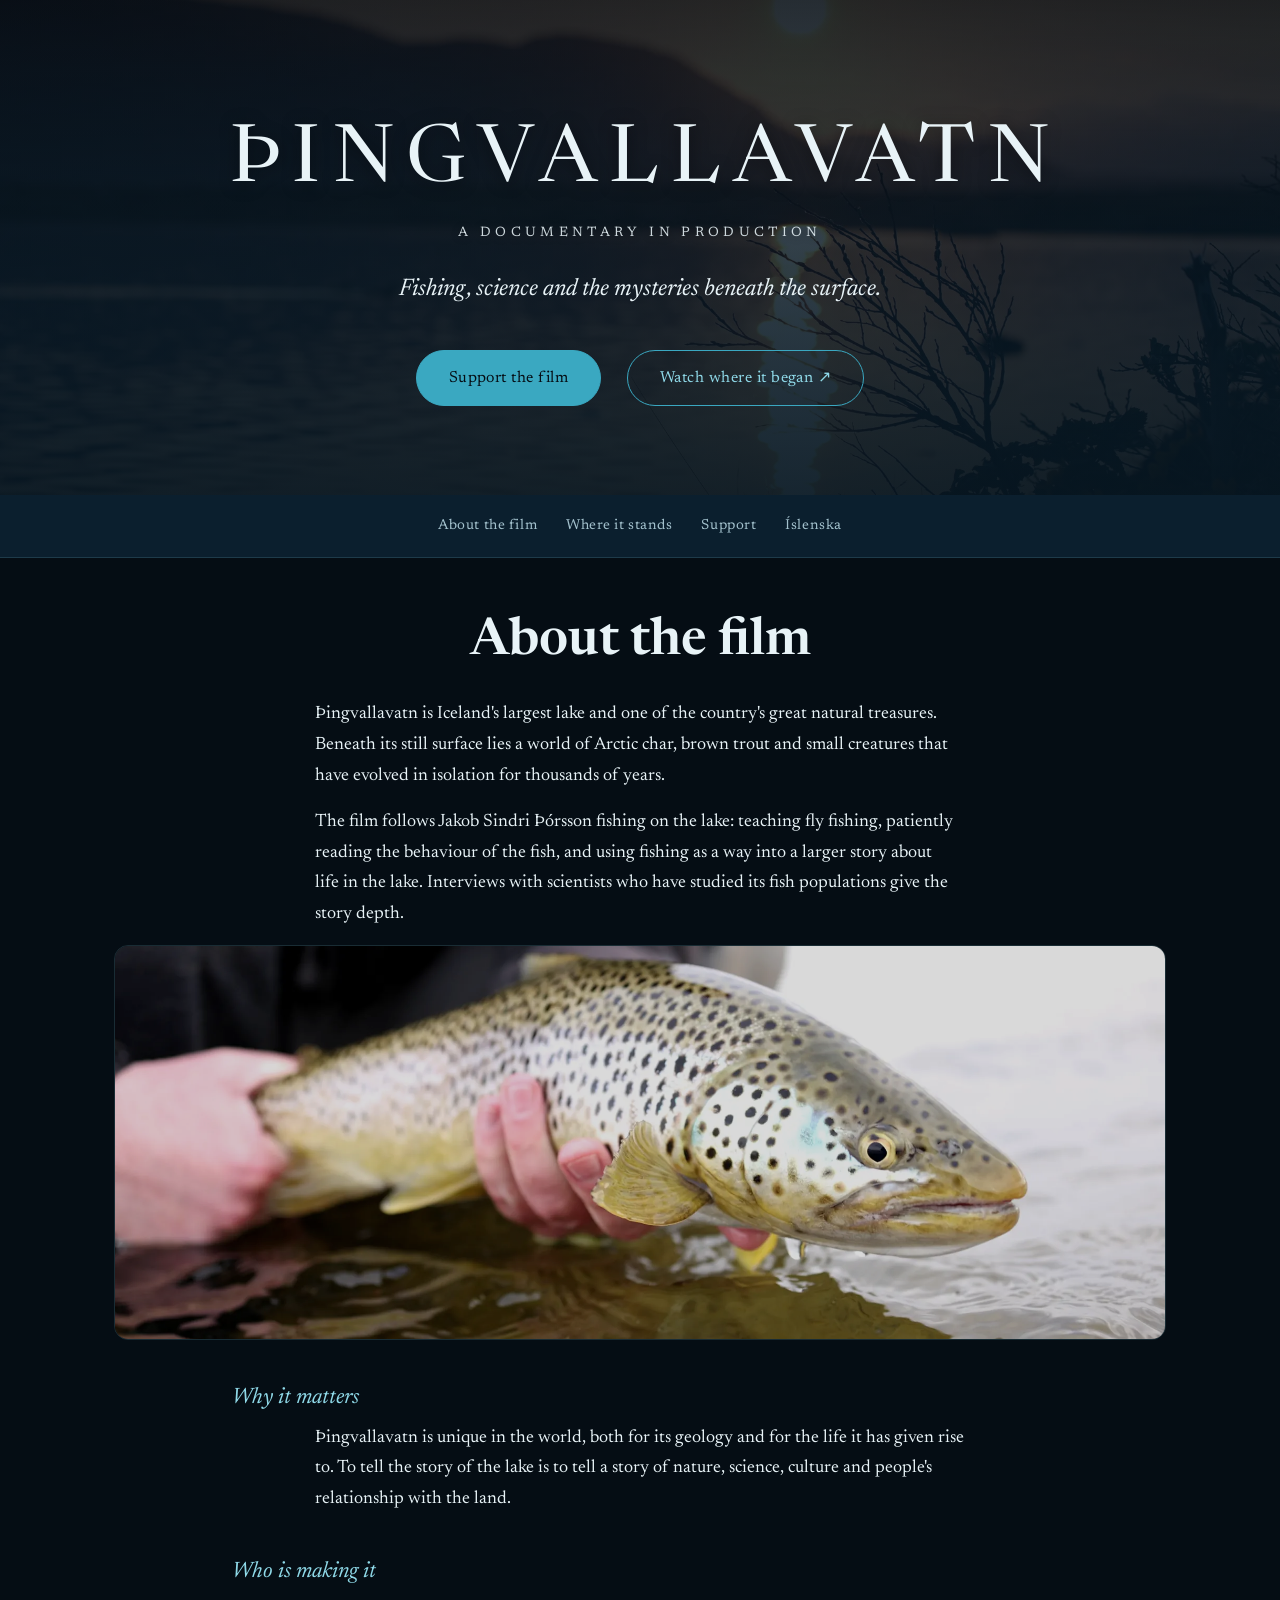
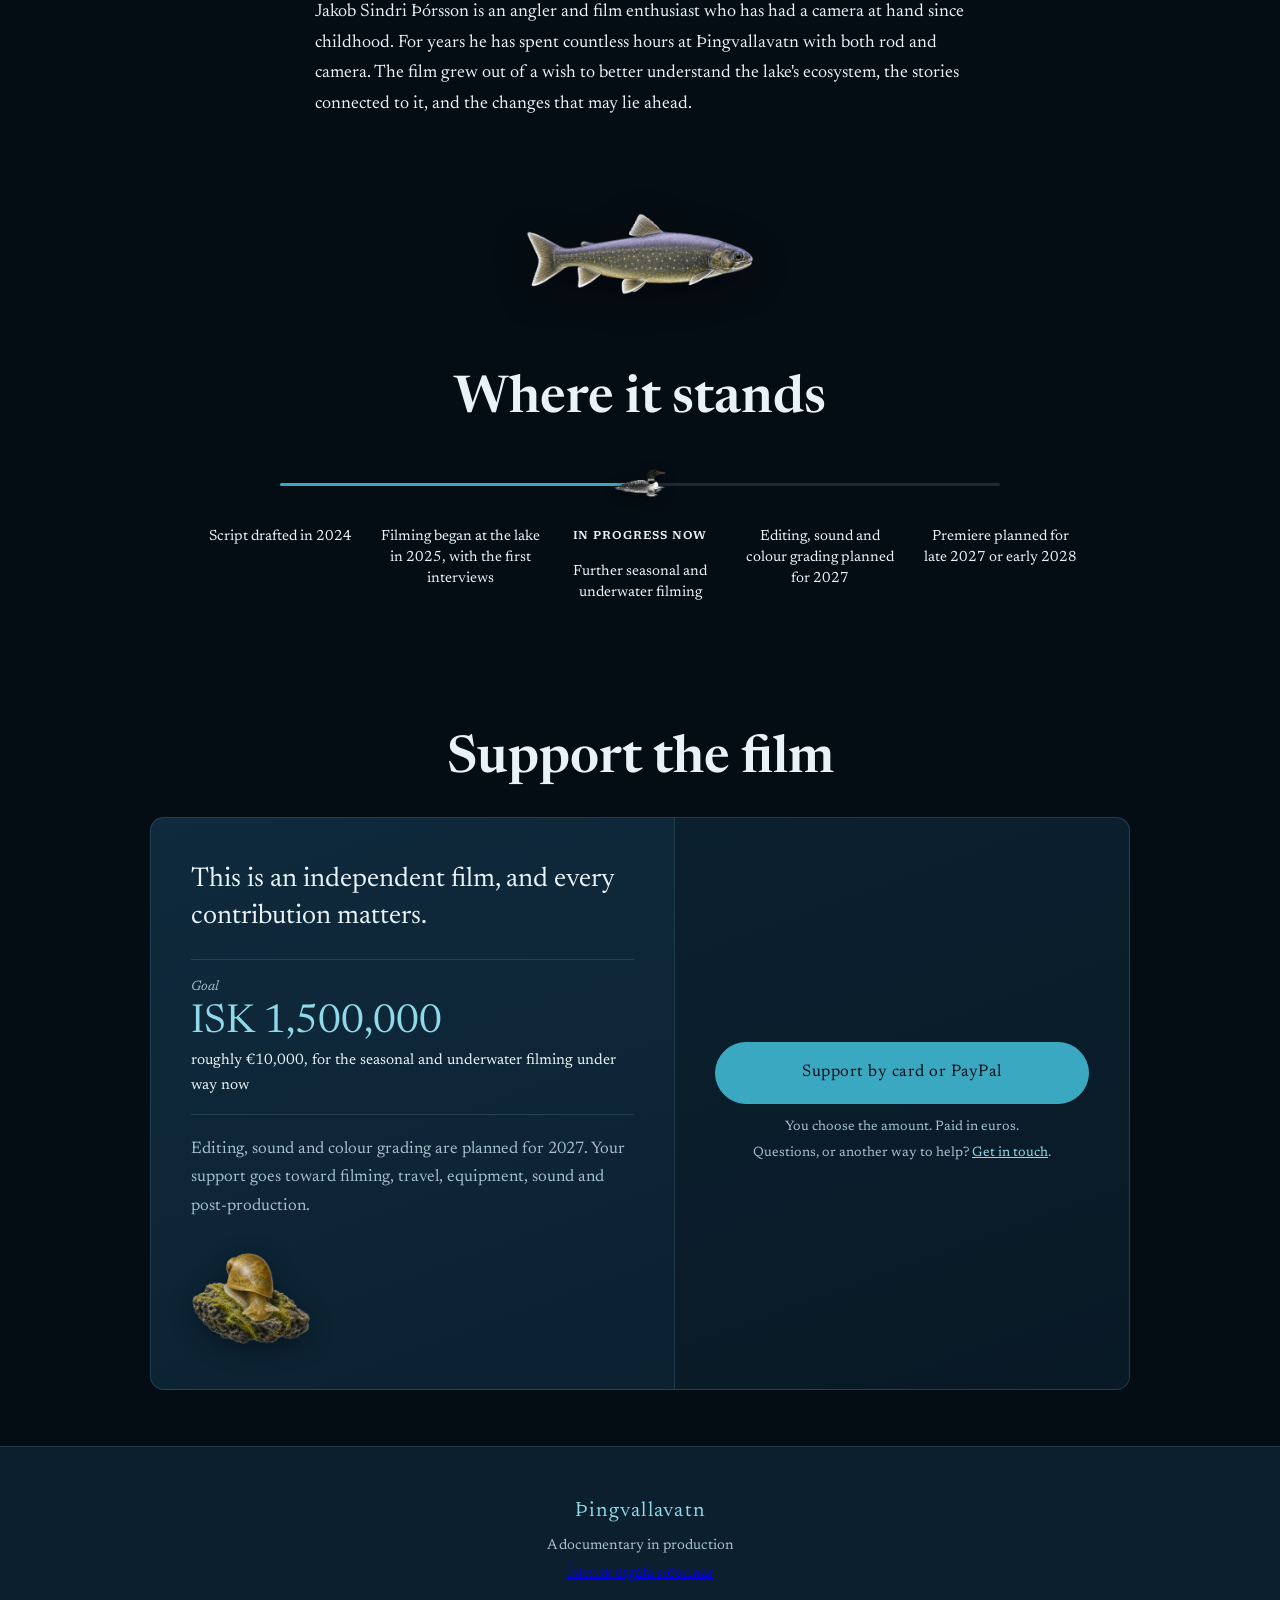
==== commit 3b38a5c5: "Fjarmognunarmarkmid 1.500.000 kr. i styrkhluta (islensku og ensku), an framvindu" ====
--- a/site/en/index.html
+++ b/site/en/index.html
@@ -129,9 +129,15 @@
       <div class="fund-panel">
         <div class="fund-why">
           <p class="fund-lead">This is an independent film, and every contribution matters.</p>
+          <!-- First funding goal (no progress bar). Keep in sync with the Icelandic page. -->
+          <p class="fund-goal">
+            <span class="fund-goal-label">Goal</span>
+            <span class="fund-goal-amount">ISK 1,500,000</span>
+            <span class="fund-goal-for">roughly €10,000, for the seasonal and underwater filming under way now</span>
+          </p>
           <p class="fund-text">
-            Seasonal and underwater filming is under way now, with editing, sound and colour grading
-            planned for 2027. Your support goes toward filming, travel, equipment, sound and post-production.
+            Editing, sound and colour grading are planned for 2027. Your support goes toward filming,
+            travel, equipment, sound and post-production.
           </p>
           <img class="fund-art" src="../assets/illustrations/vatnabobbi.png" alt="" width="520" height="400" aria-hidden="true" loading="lazy">
         </div>
--- a/site/style.css
+++ b/site/style.css
@@ -2701,6 +2701,36 @@
   color: var(--color-text);
 }
 
+/* Markmiðið: stærsta talan í spjaldinu, svo gefandi sjái strax hvað verið er að safna fyrir */
+.section .fund-goal {
+  display: flex;
+  flex-direction: column;
+  gap: 0.15rem;
+  margin: 0.5rem 0 1.25rem;
+  padding: 1rem 0;
+  max-width: none;
+  border-top: 1px solid var(--border-soft);
+  border-bottom: 1px solid var(--border-soft);
+}
+
+.fund-goal-label {
+  font-size: 0.85rem;
+  font-style: italic;
+  color: var(--color-text-muted);
+}
+
+.fund-goal-amount {
+  font-size: clamp(1.9rem, 3.6vw, 2.5rem);
+  line-height: 1.1;
+  font-variant-numeric: tabular-nums;
+  color: var(--color-accent-light);
+}
+
+.fund-goal-for {
+  font-size: 0.95rem;
+  color: var(--color-text);
+}
+
 .section .fund-text {
   margin: 0;
   max-width: 34em;
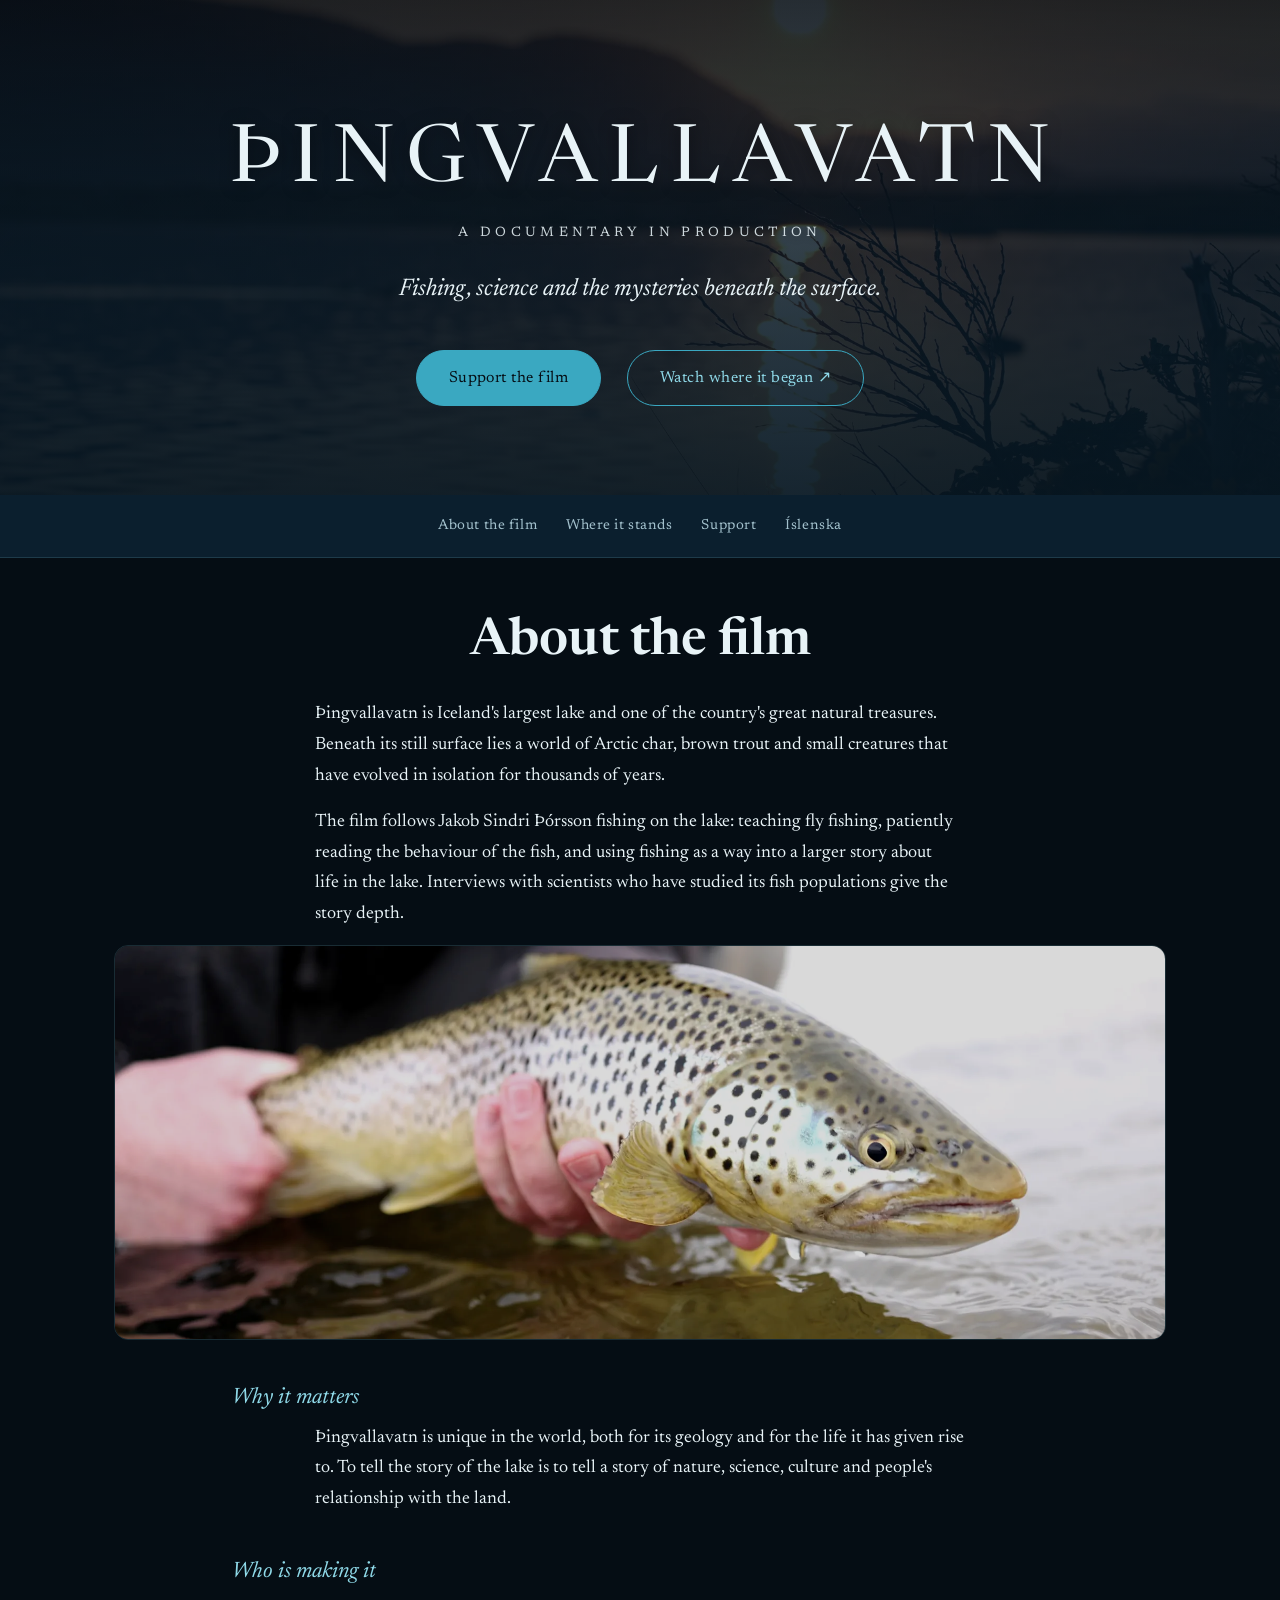
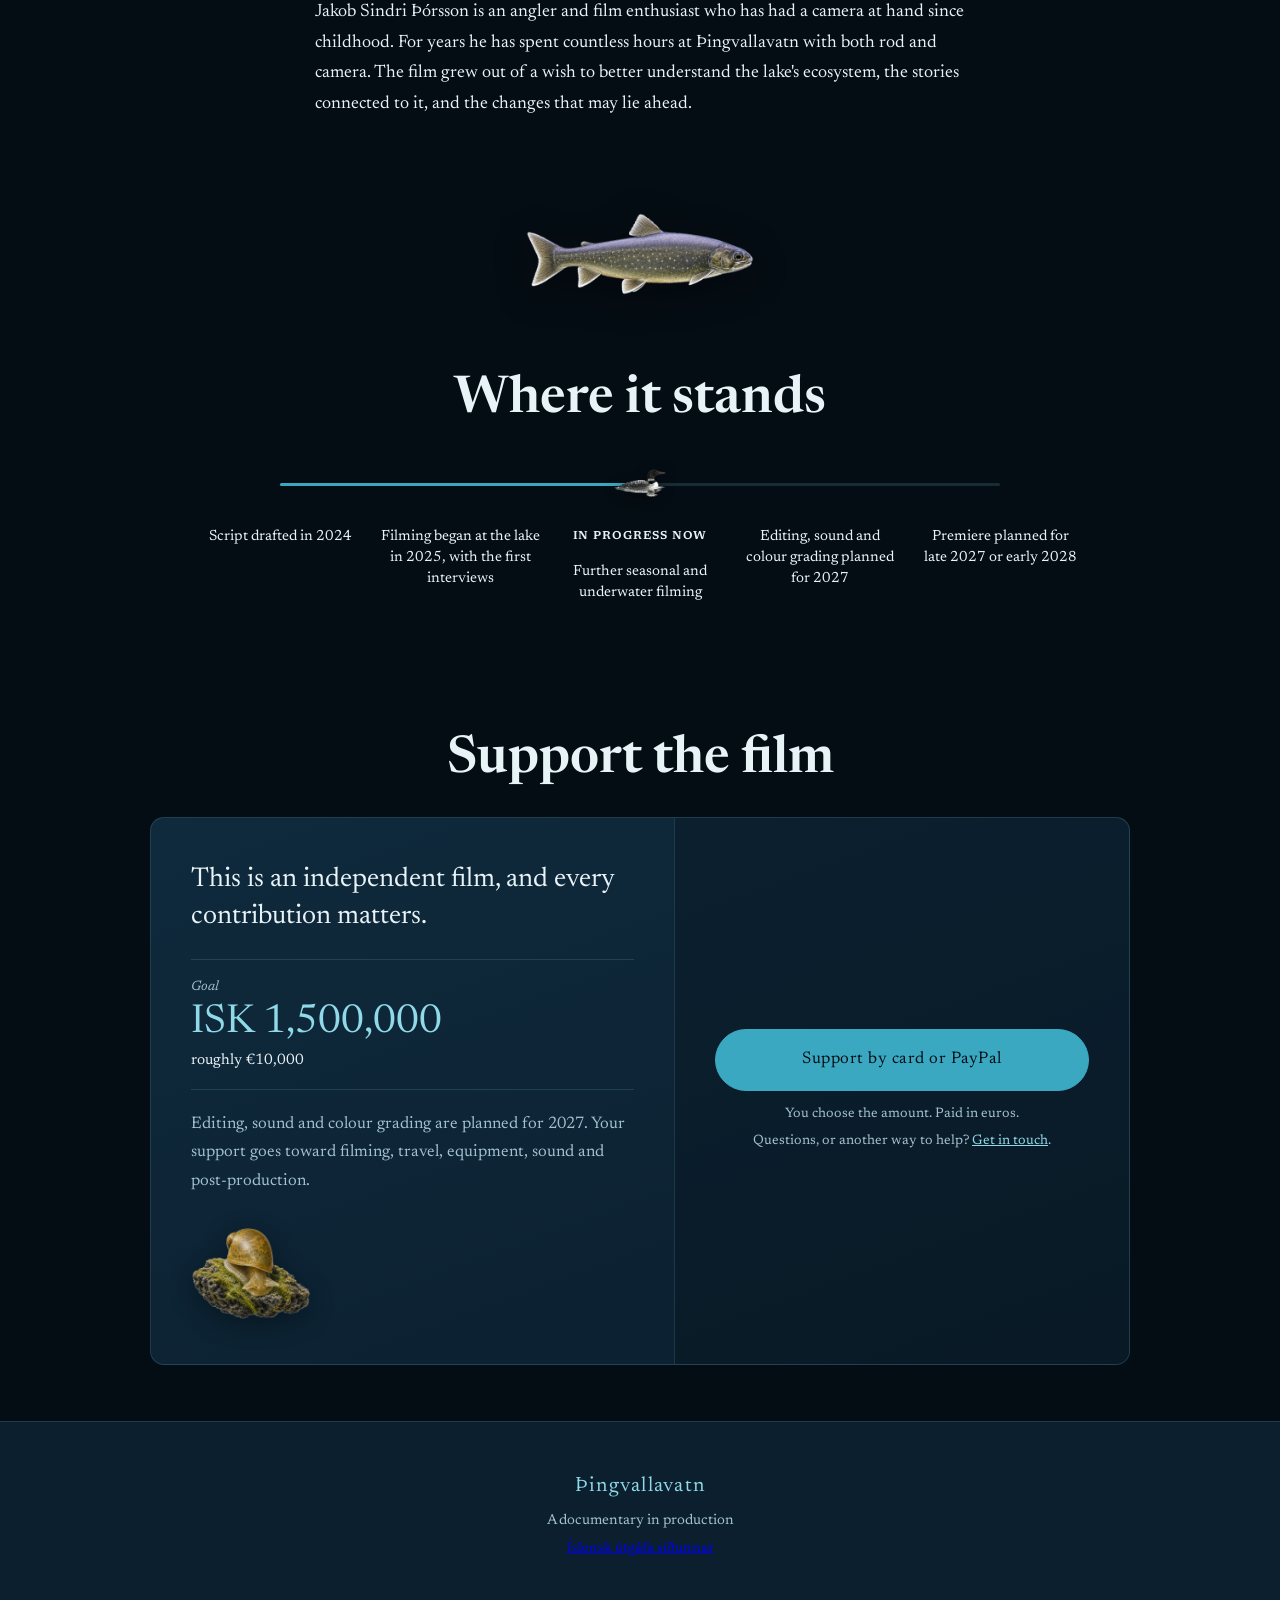
==== commit a9719fe1: "Taka ut lysingu undir markmidi" ====
--- a/site/en/index.html
+++ b/site/en/index.html
@@ -133,7 +133,7 @@
           <p class="fund-goal">
             <span class="fund-goal-label">Goal</span>
             <span class="fund-goal-amount">ISK 1,500,000</span>
-            <span class="fund-goal-for">roughly €10,000, for the seasonal and underwater filming under way now</span>
+            <span class="fund-goal-for">roughly €10,000</span>
           </p>
           <p class="fund-text">
             Editing, sound and colour grading are planned for 2027. Your support goes toward filming,
